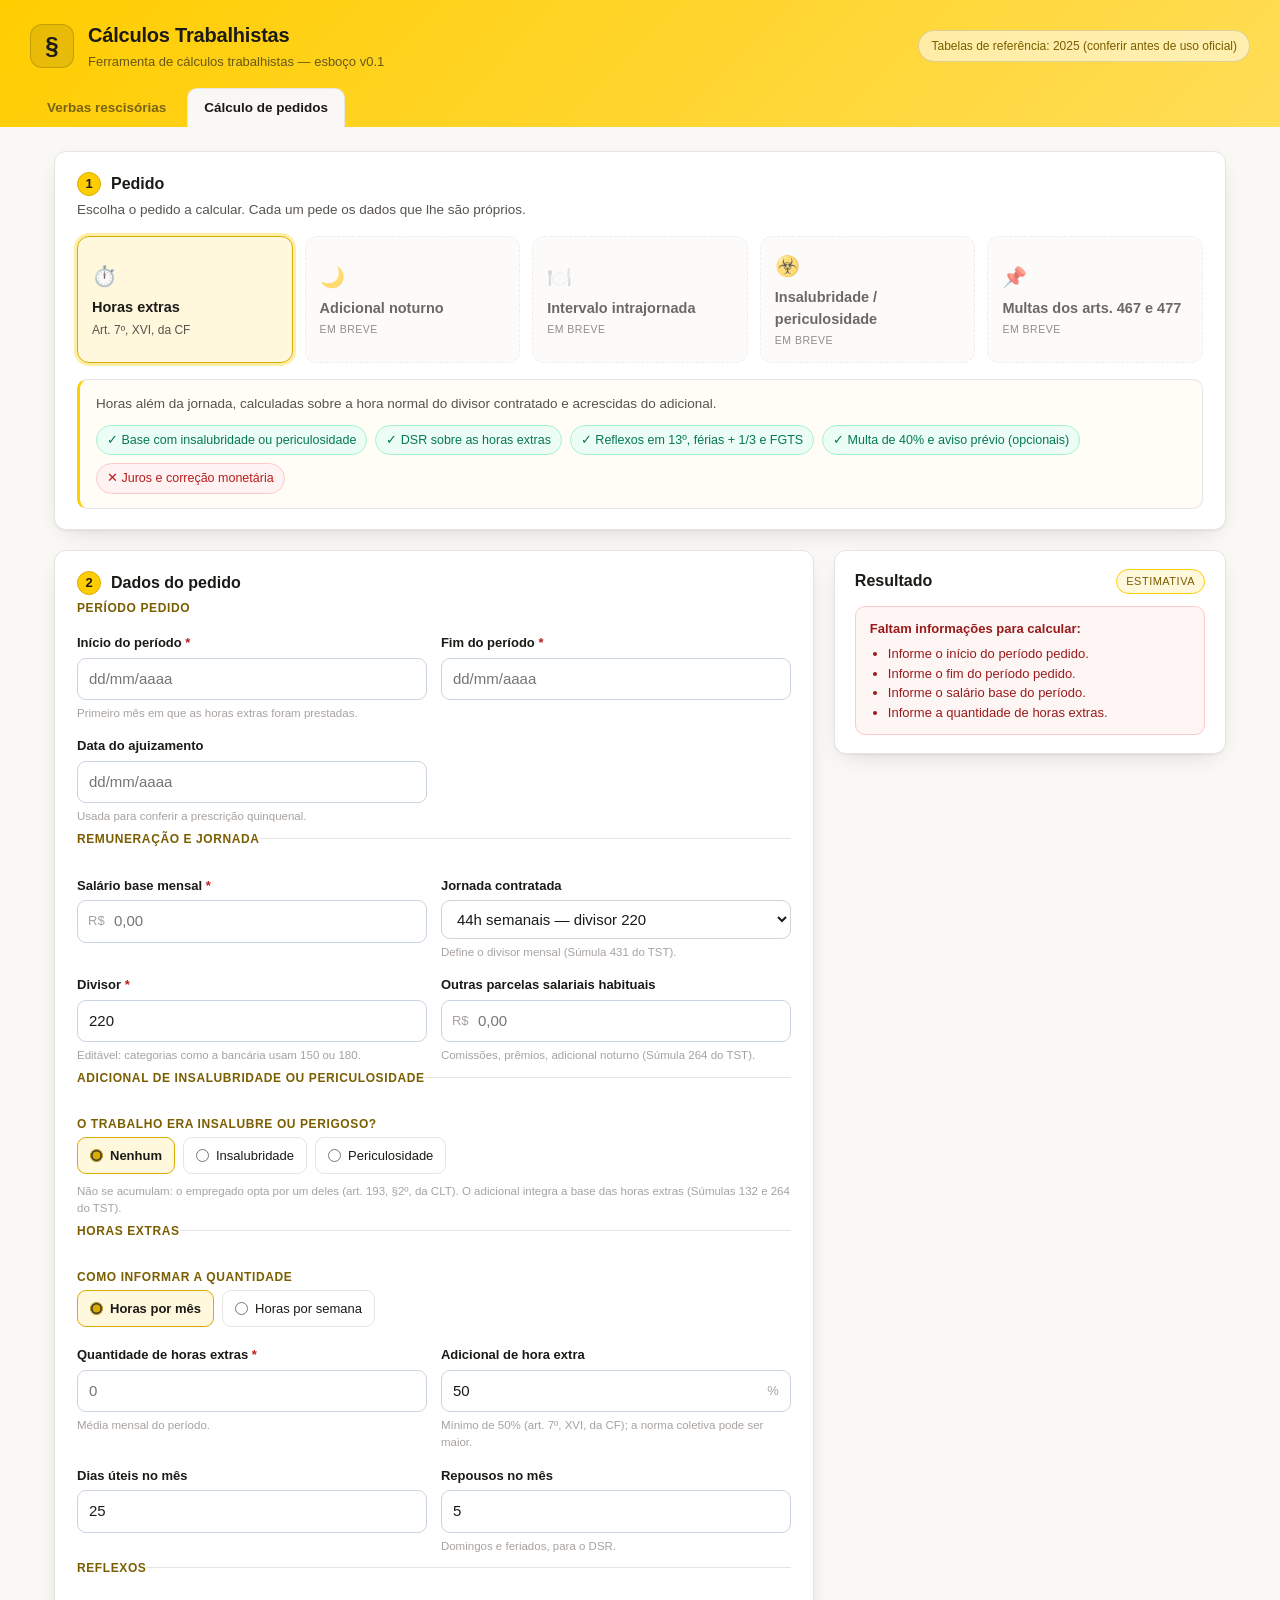
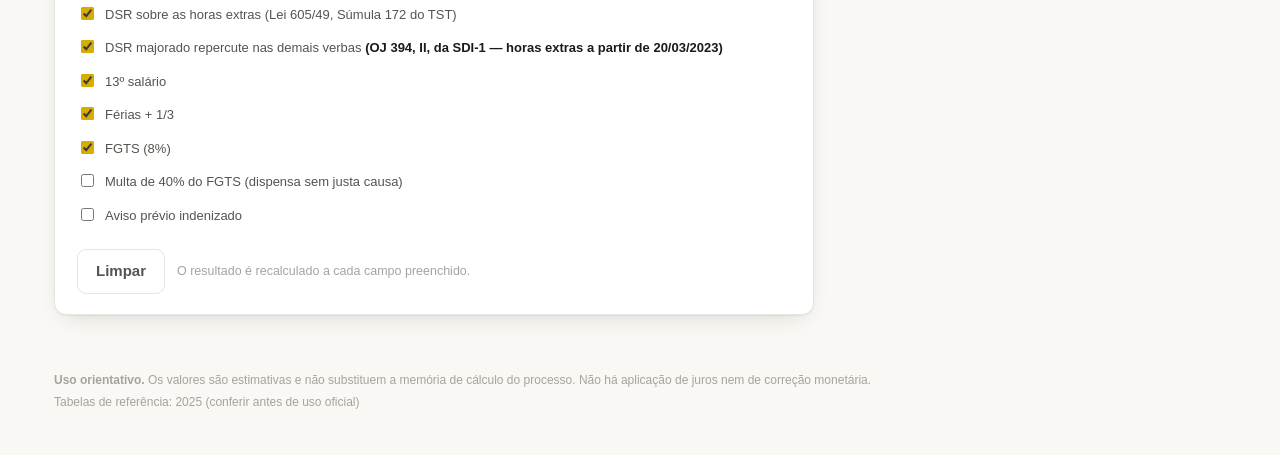
==== pedidos.html @ 006702b4 "Remove o botão de calcular e adota o amarelo #ffcd00 como cor da marca O cálculo já acontecia a cada" ====
<!DOCTYPE html>
<html lang="pt-BR">
<head>
<meta charset="utf-8" />
<meta name="viewport" content="width=device-width, initial-scale=1" />
<title>Cálculo de Pedidos</title>
<link rel="stylesheet" href="assets/estilos.css" />
</head>
<body>
  <header class="topo">
    <div class="topo__conteudo">
      <div class="topo__marca">
        <span class="topo__logo">§</span>
        <div>
          <h1>Cálculos Trabalhistas</h1>
          <p>Ferramenta de cálculos trabalhistas — esboço v0.1</p>
        </div>
      </div>
      <span class="badge" id="badge-vigencia">tabelas</span>
    </div>
    <nav class="abas" aria-label="Módulos">
      <a class="aba" href="index.html">Verbas rescisórias</a>
      <a class="aba aba--ativa" href="pedidos.html" aria-current="page">Cálculo de pedidos</a>
    </nav>
  </header>

  <main class="pagina">
    <section class="etapa">
      <h2><span class="etapa__num">1</span> Pedido</h2>
      <p class="etapa__ajuda">Escolha o pedido a calcular. Cada um pede os dados que lhe são próprios.</p>
      <div class="tipos" id="pedidos"></div>
      <div class="resumo-tipo" id="resumo-pedido" hidden></div>
    </section>

    <div class="colunas">
      <section class="etapa etapa--form">
        <h2><span class="etapa__num">2</span> Dados do pedido</h2>
        <form id="formulario" autocomplete="off">
          <fieldset class="grupo">
            <legend>Período pedido</legend>
            <div class="campos">
              <label class="campo">
                <span class="campo__rotulo">Início do período <b>*</b></span>
                <input type="text" inputmode="numeric" data-campo="data" maxlength="10" placeholder="dd/mm/aaaa" id="dataInicio" />
                <span class="campo__dica">Primeiro mês em que as horas extras foram prestadas.</span>
              </label>
              <label class="campo">
                <span class="campo__rotulo">Fim do período <b>*</b></span>
                <input type="text" inputmode="numeric" data-campo="data" maxlength="10" placeholder="dd/mm/aaaa" id="dataFim" />
              </label>
              <label class="campo">
                <span class="campo__rotulo">Data do ajuizamento</span>
                <input type="text" inputmode="numeric" data-campo="data" maxlength="10" placeholder="dd/mm/aaaa" id="dataAjuizamento" />
                <span class="campo__dica">Usada para conferir a prescrição quinquenal.</span>
              </label>
            </div>
          </fieldset>

          <fieldset class="grupo">
            <legend>Remuneração e jornada</legend>
            <div class="campos">
              <label class="campo">
                <span class="campo__rotulo">Salário base mensal <b>*</b></span>
                <span class="campo__moeda"><i>R$</i><input type="text" inputmode="decimal" data-campo="moeda" data-min="0" id="salarioBase" placeholder="0,00" /></span>
              </label>
              <label class="campo">
                <span class="campo__rotulo">Jornada contratada</span>
                <select id="jornada"></select>
                <span class="campo__dica">Define o divisor mensal (Súmula 431 do TST).</span>
              </label>
              <label class="campo">
                <span class="campo__rotulo">Divisor <b>*</b></span>
                <input type="text" inputmode="numeric" data-campo="inteiro" data-min="1" data-max="999" id="divisor" placeholder="220" value="220" />
                <span class="campo__dica">Editável: categorias como a bancária usam 150 ou 180.</span>
              </label>
              <label class="campo">
                <span class="campo__rotulo">Outras parcelas salariais habituais</span>
                <span class="campo__moeda"><i>R$</i><input type="text" inputmode="decimal" data-campo="moeda" data-min="0" id="outrasParcelas" placeholder="0,00" /></span>
                <span class="campo__dica">Comissões, prêmios, adicional noturno (Súmula 264 do TST).</span>
              </label>
            </div>
          </fieldset>

          <fieldset class="grupo">
            <legend>Adicional de insalubridade ou periculosidade</legend>
            <div class="campos">
              <fieldset class="campo campo--largo opcoes">
                <legend class="campo__rotulo">O trabalho era insalubre ou perigoso?</legend>
                <div class="opcoes__lista">
                  <label class="opcao"><input type="radio" name="risco" value="nenhum" checked /> Nenhum</label>
                  <label class="opcao"><input type="radio" name="risco" value="insalubridade" /> Insalubridade</label>
                  <label class="opcao"><input type="radio" name="risco" value="periculosidade" /> Periculosidade</label>
                </div>
                <span class="campo__dica">Não se acumulam: o empregado opta por um deles (art. 193, §2º, da CLT). O adicional integra a base das horas extras (Súmulas 132 e 264 do TST).</span>
              </fieldset>
            </div>
            <div class="campos" id="campos-insalubridade" hidden>
              <label class="campo">
                <span class="campo__rotulo">Grau</span>
                <select id="grauInsalubridade"></select>
              </label>
              <label class="campo">
                <span class="campo__rotulo">Base de cálculo</span>
                <select id="baseInsalubridade">
                  <option value="salario_minimo">Salário mínimo (art. 192 da CLT)</option>
                  <option value="salario_base">Salário base</option>
                  <option value="valor_informado">Valor informado</option>
                </select>
                <span class="campo__dica">A Súmula 228 do TST está suspensa; a norma coletiva pode fixar base maior.</span>
              </label>
              <label class="campo" id="campo-base-informada" hidden>
                <span class="campo__rotulo">Base informada</span>
                <span class="campo__moeda"><i>R$</i><input type="text" inputmode="decimal" data-campo="moeda" data-min="0" id="baseInsalubridadeValor" placeholder="0,00" /></span>
              </label>
            </div>
            <p class="nota-remuneracao" id="nota-risco" hidden></p>
          </fieldset>

          <fieldset class="grupo">
            <legend>Horas extras</legend>
            <div class="campos">
              <fieldset class="campo campo--largo opcoes">
                <legend class="campo__rotulo">Como informar a quantidade</legend>
                <div class="opcoes__lista">
                  <label class="opcao"><input type="radio" name="modoQuantidade" value="mes" checked /> Horas por mês</label>
                  <label class="opcao"><input type="radio" name="modoQuantidade" value="semana" /> Horas por semana</label>
                </div>
              </fieldset>
              <label class="campo">
                <span class="campo__rotulo">Quantidade de horas extras <b>*</b></span>
                <input type="text" inputmode="decimal" data-campo="decimal" data-min="0" data-max="400" id="quantidadeHoras" placeholder="0" />
                <span class="campo__dica" id="dica-quantidade">Média do período.</span>
              </label>
              <label class="campo">
                <span class="campo__rotulo">Adicional de hora extra</span>
                <span class="campo__moeda campo__moeda--sufixo"><input type="text" inputmode="decimal" data-campo="decimal" data-min="0" data-max="300" id="adicionalHoraExtra" placeholder="50" value="50" /><i>%</i></span>
                <span class="campo__dica">Mínimo de 50% (art. 7º, XVI, da CF); a norma coletiva pode ser maior.</span>
              </label>
              <label class="campo">
                <span class="campo__rotulo">Dias úteis no mês</span>
                <input type="text" inputmode="numeric" data-campo="inteiro" data-min="1" data-max="31" id="diasUteis" placeholder="25" value="25" />
              </label>
              <label class="campo">
                <span class="campo__rotulo">Repousos no mês</span>
                <input type="text" inputmode="numeric" data-campo="inteiro" data-min="0" data-max="15" id="diasRepouso" placeholder="5" value="5" />
                <span class="campo__dica">Domingos e feriados, para o DSR.</span>
              </label>
            </div>
          </fieldset>

          <fieldset class="grupo">
            <legend>Reflexos</legend>
            <div class="campos">
              <label class="campo campo--largo checkbox"><input type="checkbox" id="reflexoDSR" checked /> <span>DSR sobre as horas extras (Lei 605/49, Súmula 172 do TST)</span></label>
              <label class="campo campo--largo checkbox"><input type="checkbox" id="dsrNosReflexos" checked /> <span>DSR majorado repercute nas demais verbas <b>(OJ 394, II, da SDI-1 — horas extras a partir de 20/03/2023)</b></span></label>
              <label class="campo campo--largo checkbox"><input type="checkbox" id="reflexo13" checked /> <span>13º salário</span></label>
              <label class="campo campo--largo checkbox"><input type="checkbox" id="reflexoFerias" checked /> <span>Férias + 1/3</span></label>
              <label class="campo campo--largo checkbox"><input type="checkbox" id="reflexoFGTS" checked /> <span>FGTS (8%)</span></label>
              <label class="campo campo--largo checkbox"><input type="checkbox" id="multaFGTS" /> <span>Multa de 40% do FGTS (dispensa sem justa causa)</span></label>
              <label class="campo campo--largo checkbox"><input type="checkbox" id="reflexoAviso" /> <span>Aviso prévio indenizado</span></label>
              <label class="campo" id="campo-dias-aviso" hidden>
                <span class="campo__rotulo">Dias de aviso prévio</span>
                <input type="text" inputmode="numeric" data-campo="inteiro" data-min="0" data-max="90" id="diasAviso" placeholder="30" value="30" />
              </label>
            </div>
          </fieldset>

          <div class="acoes">
            <button type="reset" class="botao">Limpar</button>
            <span class="acoes__nota">O resultado é recalculado a cada campo preenchido.</span>
          </div>
        </form>
      </section>

      <aside class="painel">
        <div class="painel__topo">
          <h2>Resultado</h2>
          <span class="painel__tag">estimativa</span>
        </div>
        <div id="resultado"></div>
      </aside>
    </div>
  </main>

  <footer class="rodape">
    <p><b>Uso orientativo.</b> Os valores são estimativas e não substituem a memória de cálculo do processo. Não há aplicação de juros nem de correção monetária.</p>
    <p id="rodape-vigencia"></p>
  </footer>

  <script type="module" src="src/app-pedidos.js"></script>
</body>
</html>
---- assets/estilos.css ----
:root {
  /* Amarelo da marca. Sobre branco ele não tem contraste para texto, então
     serve de fundo e de borda, sempre com tinta escura por cima; para texto
     em fundo claro usamos --destaque-texto. */
  --destaque: #ffcd00;
  --destaque-escuro: #d9ad00;
  --destaque-claro: #fff8dd;
  --destaque-texto: #7a5e00;

  --tinta: #1c1a17;
  --tinta-media: #57534e;
  --tinta-fraca: #a8a29e;
  --linha: #e7e5e4;
  --fundo: #faf8f4;
  --papel: #ffffff;
  --verde: #047857;
  --verde-claro: #ecfdf5;
  --vermelho: #b91c1c;
  --raio: 12px;
  --sombra: 0 1px 2px rgba(28, 26, 23, .06), 0 8px 24px -12px rgba(28, 26, 23, .22);
}

* { box-sizing: border-box; }
[hidden] { display: none !important; }

body {
  margin: 0;
  background: var(--fundo);
  color: var(--tinta);
  font-family: -apple-system, BlinkMacSystemFont, "Segoe UI", Roboto, "Helvetica Neue", Arial, sans-serif;
  font-size: 15px;
  line-height: 1.5;
}

/* ------------------------------------------------------------------ topo */
.topo {
  background: linear-gradient(135deg, var(--destaque), #ffdd57);
  color: var(--tinta);
  padding: 20px 24px;
}
.topo__conteudo {
  max-width: 1220px; margin: 0 auto;
  display: flex; align-items: center; justify-content: space-between; gap: 16px;
}
.topo__marca { display: flex; align-items: center; gap: 14px; }
.topo__logo {
  width: 44px; height: 44px; border-radius: 12px;
  background: rgba(28,26,23,.1); border: 1px solid rgba(28,26,23,.18);
  display: grid; place-items: center; font-size: 24px; font-weight: 700;
}
.topo h1 { margin: 0; font-size: 20px; letter-spacing: -.2px; }
.topo p { margin: 2px 0 0; font-size: 13px; color: rgba(28,26,23,.66); }
.abas {
  max-width: 1220px; margin: 16px auto -20px; display: flex; gap: 4px;
}
.aba {
  color: rgba(28,26,23,.6); text-decoration: none; font-size: 13.5px; font-weight: 600;
  padding: 9px 16px; border-radius: 10px 10px 0 0; border: 1px solid transparent; border-bottom: none;
}
.aba:hover { background: rgba(255,255,255,.45); color: var(--tinta); }
.aba--ativa { background: var(--fundo); color: var(--tinta); border-color: var(--linha); }

.badge {
  background: rgba(255,255,255,.55); border: 1px solid rgba(28,26,23,.14);
  color: var(--destaque-texto); padding: 6px 12px; border-radius: 999px; font-size: 12px; white-space: nowrap;
}

/* ---------------------------------------------------------------- página */
.pagina { max-width: 1220px; margin: 0 auto; padding: 24px; }

.etapa {
  background: var(--papel); border: 1px solid var(--linha); border-radius: var(--raio);
  box-shadow: var(--sombra); padding: 20px 22px; margin-bottom: 20px;
}
.etapa h2 { margin: 0 0 4px; font-size: 16px; display: flex; align-items: center; gap: 10px; }
.etapa__num {
  width: 24px; height: 24px; border-radius: 50%; background: var(--destaque); color: var(--tinta);
  border: 1px solid var(--destaque-escuro);
  display: grid; place-items: center; font-size: 13px;
}
.etapa__ajuda { margin: 0 0 16px; color: var(--tinta-media); font-size: 13.5px; }

/* --------------------------------------------------------- cards de tipo */
.tipos-grupos { display: flex; flex-direction: column; gap: 18px; }
.grupo-tipos__titulo {
  margin: 0 0 8px; font-size: 11.5px; font-weight: 700; text-transform: uppercase;
  letter-spacing: .6px; color: var(--tinta-fraca);
}
.grupo-tipos__ajuda { text-transform: none; letter-spacing: 0; font-weight: 400; }
.tipos { display: grid; grid-template-columns: repeat(auto-fit, minmax(210px, 1fr)); gap: 12px; }
.tipo {
  text-align: left; cursor: pointer; background: var(--papel);
  border: 1.5px solid var(--linha); border-radius: var(--raio); padding: 14px;
  font: inherit; color: inherit; transition: .15s;
}
.tipo:hover { border-color: var(--destaque); background: #fffdf4; }
.tipo[aria-checked="true"] { border-color: var(--destaque-escuro); background: var(--destaque-claro); box-shadow: 0 0 0 3px rgba(255,205,0,.35); }
.tipo:disabled { cursor: default; }
.tipo--breve { background: #fbfaf8; border-style: dashed; opacity: .65; }
.tipo--breve:hover { border-color: var(--linha); background: #fbfaf8; }
.tipo--breve .tipo__tag { text-transform: uppercase; letter-spacing: .5px; font-size: 10.5px; }
.tipo__icone { font-size: 20px; }
.tipo__nome { display: block; font-weight: 650; margin: 6px 0 2px; font-size: 14.5px; }
.tipo__tag { display: block; font-size: 12px; color: var(--tinta-media); }

.resumo-tipo {
  margin-top: 16px; border: 1px solid var(--linha); border-left: 3px solid var(--destaque);
  background: #fffdf6; border-radius: 10px; padding: 14px 16px;
}
.resumo-tipo p { margin: 0 0 10px; font-size: 13.5px; color: var(--tinta-media); }
.verbas { display: flex; flex-wrap: wrap; gap: 8px; }
.verba {
  font-size: 12.5px; padding: 5px 10px; border-radius: 999px;
  background: var(--verde-claro); color: var(--verde); border: 1px solid #a7f3d0;
}
.verba--nao { background: #fef2f2; color: var(--vermelho); border-color: #fecaca; text-decoration: none; }
.verba small { opacity: .8; }

/* --------------------------------------------------------------- colunas */
.colunas { display: grid; grid-template-columns: minmax(0, 1.55fr) minmax(330px, .8fr); gap: 20px; align-items: start; }

/* ------------------------------------------------------------ formulário */
.grupo { border: none; border-top: 1px solid var(--linha); padding: 16px 0 4px; margin: 0; }
.grupo:first-of-type { border-top: none; padding-top: 4px; }
.grupo legend {
  font-size: 12px; font-weight: 700; text-transform: uppercase; letter-spacing: .6px;
  color: var(--destaque-texto); padding: 0;
}
.campos { display: grid; grid-template-columns: repeat(2, minmax(0, 1fr)); gap: 14px; margin-top: 12px; }
.campo { display: flex; flex-direction: column; gap: 5px; min-width: 0; }
.campo--largo { grid-column: 1 / -1; }
.campo__rotulo { font-size: 13px; font-weight: 600; color: var(--tinta); }
.campo__rotulo b { color: var(--vermelho); }
.campo__dica { font-size: 11.5px; color: var(--tinta-fraca); }
.campo input {
  font: inherit; padding: 9px 11px; border: 1px solid #cbd5e1; border-radius: 9px;
  background: #fff; color: var(--tinta); width: 100%;
}
.campo select {
  font: inherit; padding: 9px 11px; border: 1px solid #d6d3d1; border-radius: 9px;
  background: #fff; color: var(--tinta); width: 100%;
}
.campo select:focus, .campo input:focus { outline: none; border-color: var(--destaque-escuro); box-shadow: 0 0 0 3px rgba(255,205,0,.35); }
.campo--erro input { border-color: #dc2626; background: #fff7f7; }
.campo--erro input:focus { box-shadow: 0 0 0 3px rgba(220,38,38,.14); border-color: #dc2626; }
.campo__erro { font-size: 11.5px; color: var(--vermelho); font-weight: 600; }

.campo__moeda { position: relative; display: block; }
.campo__moeda i {
  position: absolute; left: 11px; top: 50%; transform: translateY(-50%);
  font-style: normal; font-size: 13px; color: var(--tinta-fraca);
}
.campo__moeda input { padding-left: 36px; }
.campo__moeda--sufixo i { left: auto; right: 12px; }
.campo__moeda--sufixo input { padding-left: 11px; padding-right: 32px; }

.opcoes { border: none; padding: 0; margin: 0; }
.opcoes__lista { display: flex; flex-wrap: wrap; gap: 8px; margin: 4px 0; }
.opcao {
  display: flex; align-items: center; gap: 7px; font-size: 13px; white-space: nowrap;
  border: 1.5px solid var(--linha); border-radius: 9px; padding: 8px 12px; cursor: pointer; background: #fff;
}
.opcao:has(input:checked) { border-color: var(--destaque-escuro); background: var(--destaque-claro); color: var(--tinta); font-weight: 600; }
.opcao input { accent-color: var(--destaque-escuro); margin: 0; }

.checkbox { flex-direction: row; align-items: flex-start; gap: 8px; font-size: 13px; color: var(--tinta-media); cursor: pointer; }
.checkbox input { width: auto; margin-top: 2px; accent-color: var(--destaque-escuro); }
.checkbox b { color: var(--tinta); }

.nota-remuneracao {
  margin: 12px 0 0; font-size: 13px; color: var(--tinta-media);
  background: var(--destaque-claro); border-radius: 9px; padding: 8px 12px; display: inline-block;
}
.nota-remuneracao b { color: var(--destaque-texto); }

.acoes { display: flex; gap: 12px; margin-top: 20px; align-items: center; flex-wrap: wrap; }
.acoes__nota { font-size: 12.5px; color: var(--tinta-fraca); }
.botao {
  font: inherit; font-weight: 600; padding: 10px 18px; border-radius: 9px;
  border: 1px solid var(--linha); background: #fff; color: var(--tinta-media); cursor: pointer;
}
.botao--primario { background: var(--destaque); border-color: var(--destaque-escuro); color: var(--tinta); }
.botao--primario:hover { background: var(--destaque-escuro); }

/* ---------------------------------------------------------------- painel */
.painel {
  background: var(--papel); border: 1px solid var(--linha); border-radius: var(--raio);
  box-shadow: var(--sombra); padding: 18px 20px; position: sticky; top: 20px;
}
.painel__topo { display: flex; align-items: center; justify-content: space-between; margin-bottom: 4px; }
.painel__topo h2 { margin: 0; font-size: 16px; }
.painel__tag {
  font-size: 11px; text-transform: uppercase; letter-spacing: .5px;
  background: var(--destaque-claro); color: var(--destaque-texto); border: 1px solid var(--destaque);
  padding: 3px 9px; border-radius: 999px;
}
.alerta {
  background: #fffdf4; border: 1px solid var(--linha); border-left: 3px solid var(--destaque-escuro);
  color: var(--tinta-media); border-radius: 10px; padding: 10px 12px; font-size: 12.5px; margin-top: 12px;
}

.aviso-erro {
  background: #fef5f5; border: 1px solid #fecaca; color: #991b1b;
  border-radius: 10px; padding: 12px 14px; font-size: 13px; margin-top: 12px;
}
.aviso-erro ul { margin: 6px 0 0; padding-left: 18px; }

.contexto { display: grid; grid-template-columns: 1fr 1fr; gap: 8px; margin: 14px 0; }
.contexto div { background: #faf9f7; border: 1px solid var(--linha); border-radius: 9px; padding: 8px 10px; }
.contexto dt { font-size: 11px; color: var(--tinta-fraca); text-transform: uppercase; letter-spacing: .4px; }
.contexto dd { margin: 2px 0 0; font-size: 13px; font-weight: 600; }

.bloco-titulo {
  font-size: 11.5px; font-weight: 700; text-transform: uppercase; letter-spacing: .6px;
  color: var(--tinta-fraca); margin: 16px 0 6px;
}
.linhas { width: 100%; border-collapse: collapse; }
.linhas td { padding: 6px 0; border-bottom: 1px dashed var(--linha); font-size: 13.5px; vertical-align: top; }
.linhas td:last-child { text-align: right; white-space: nowrap; font-variant-numeric: tabular-nums; font-weight: 600; }
.linhas small { display: block; color: var(--tinta-fraca); font-size: 11.5px; font-weight: 400; }
.linhas .neg td:last-child { color: var(--vermelho); }
.linhas tr.total td { border-bottom: none; padding-top: 10px; font-weight: 700; }

.liquido {
  margin-top: 14px; background: var(--destaque-claro); border: 1px solid var(--destaque);
  border-radius: 10px; padding: 12px 14px; display: flex; align-items: baseline; justify-content: space-between;
}
.liquido span { font-size: 12.5px; color: var(--destaque-texto); font-weight: 600; text-transform: uppercase; letter-spacing: .4px; }
.liquido b { font-size: 22px; color: var(--tinta); font-variant-numeric: tabular-nums; }

.fgts-card { margin-top: 14px; border: 1px solid var(--linha); border-radius: 10px; padding: 12px 14px; background: #faf9f7; }
.fgts-card h3 { margin: 0 0 8px; font-size: 13px; }
.fgts-card .linhas td { border-bottom: 1px dashed #ebe8e4; }
.fgts-card p { margin: 8px 0 0; font-size: 11.5px; color: var(--tinta-fraca); }
.fgts-card__nota { font-size: 12.5px !important; color: var(--tinta-media) !important; margin-top: 0 !important; }

.vazio { color: var(--tinta-fraca); font-size: 13.5px; margin-top: 14px; }
.observacao { margin: 10px 0 0; font-size: 11.5px; color: var(--tinta-fraca); }

/* --------------------------------------------------------------- rodapé */
.rodape { max-width: 1220px; margin: 0 auto; padding: 8px 24px 40px; color: var(--tinta-fraca); font-size: 12px; }
.rodape p { margin: 4px 0; }

@media (max-width: 1080px) {
  .colunas { grid-template-columns: 1fr; }
  .tipos { grid-template-columns: repeat(2, 1fr); }
  .painel { position: static; }
}
@media (max-width: 620px) {
  .tipos, .campos, .contexto { grid-template-columns: 1fr; }
}
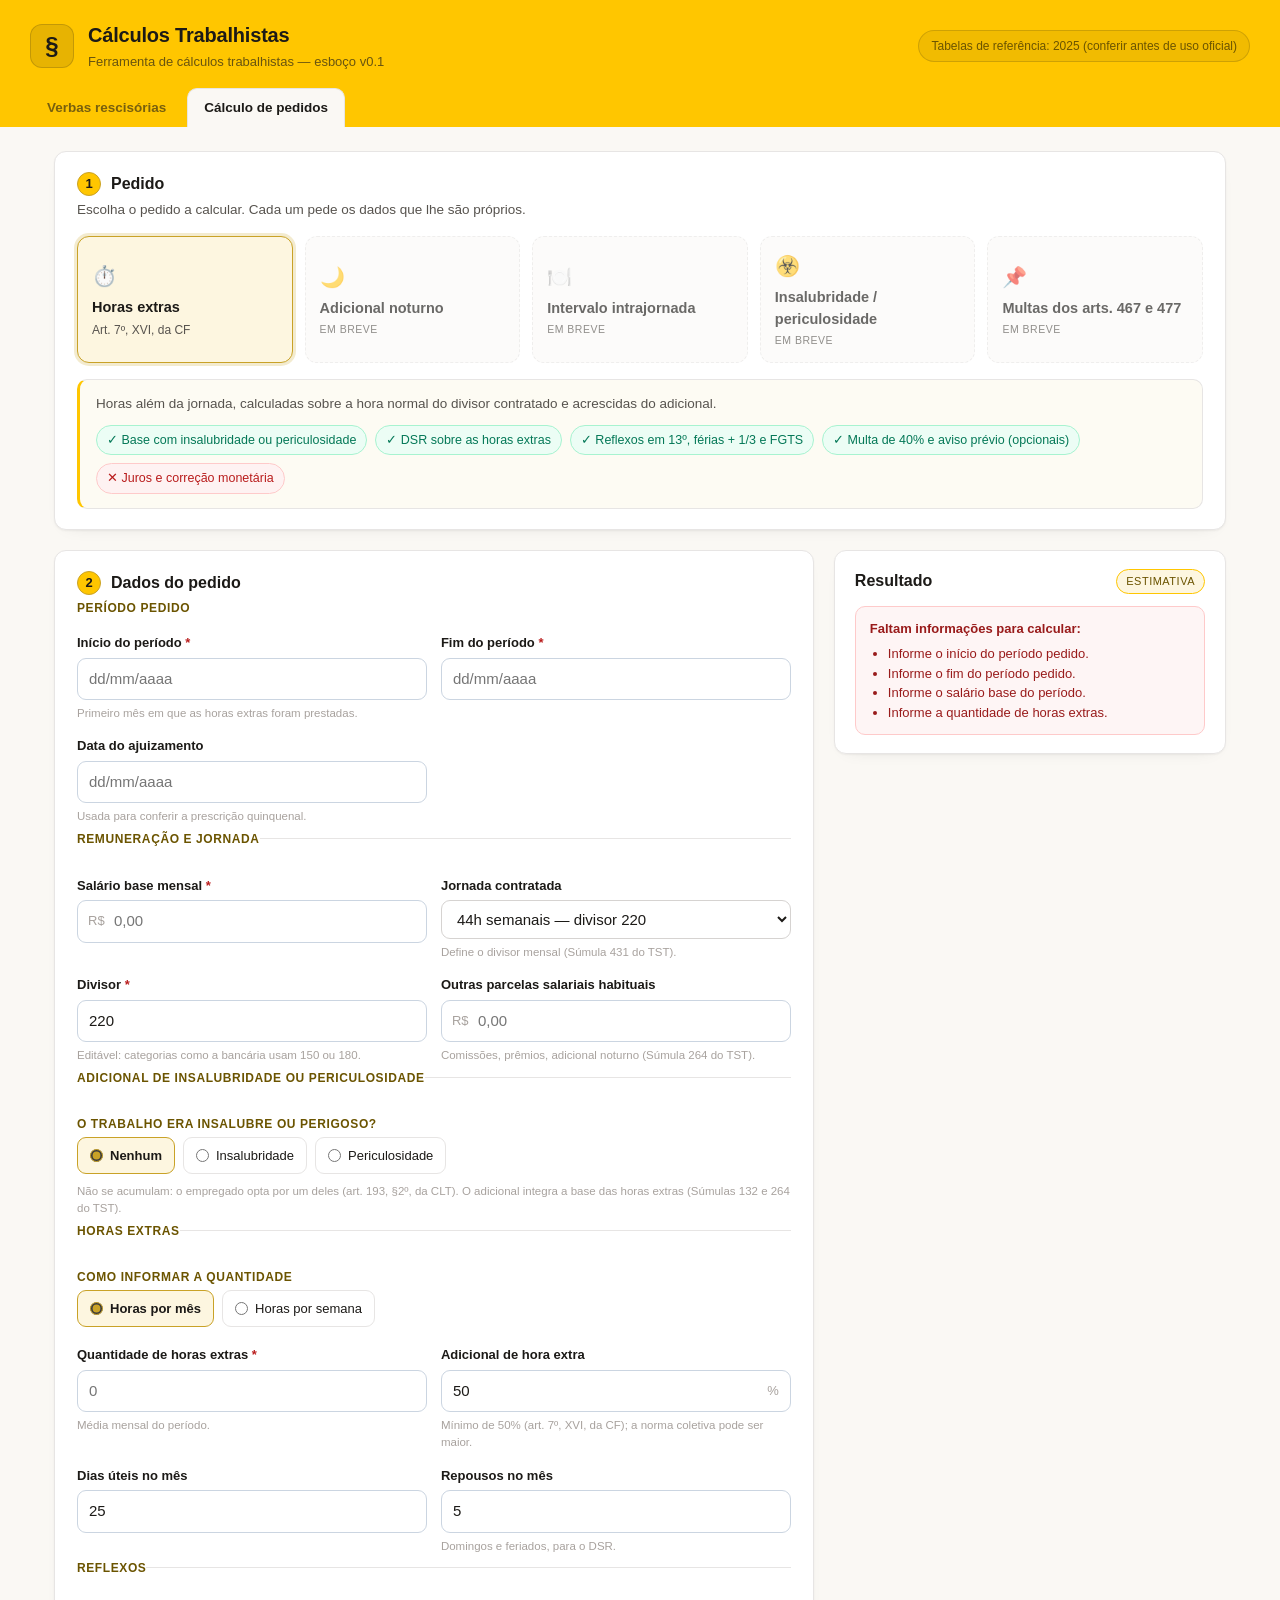
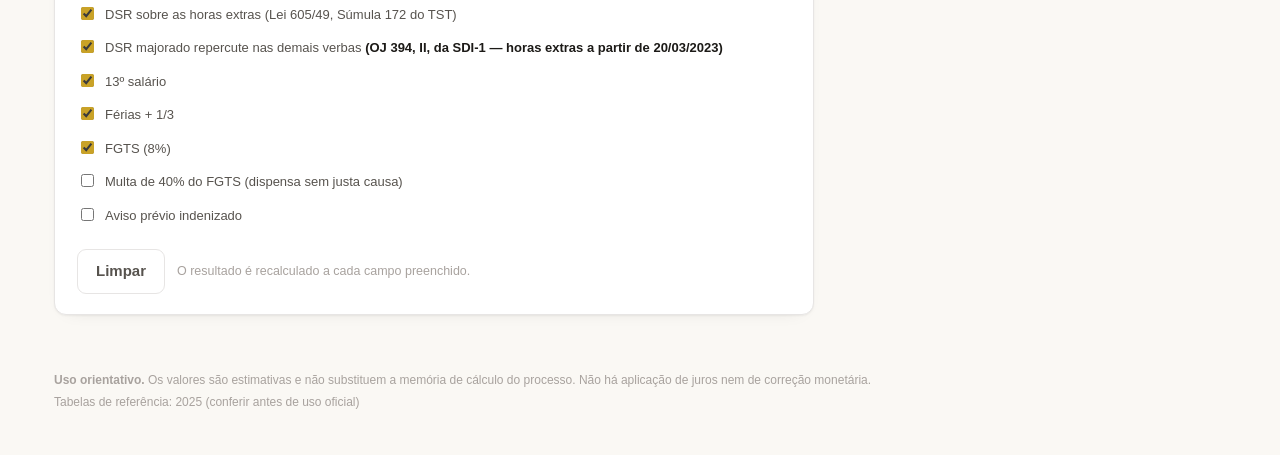
==== commit 18135681: "Avisa quando a página está rodando JavaScript antigo de cache Os grupos de marcação (tipos de rescis" ====
--- a/pedidos.html
+++ b/pedidos.html
@@ -28,7 +28,7 @@
     <section class="etapa">
       <h2><span class="etapa__num">1</span> Pedido</h2>
       <p class="etapa__ajuda">Escolha o pedido a calcular. Cada um pede os dados que lhe são próprios.</p>
-      <div class="tipos" id="pedidos"></div>
+      <div class="tipos" id="pedidos" data-dinamico></div>
       <div class="resumo-tipo" id="resumo-pedido" hidden></div>
     </section>
 
@@ -188,5 +188,20 @@
   </footer>
 
   <script type="module" src="src/app-pedidos.js"></script>
+  <script>
+    /* Os grupos de marcação são montados pelo módulo. Se algum ficar vazio, o
+       navegador está servindo um JavaScript antigo de cache: avisa, em vez de
+       deixar a seção sumir sem explicação. */
+    addEventListener('load', () => setTimeout(() => {
+      const vazios = [...document.querySelectorAll('[data-dinamico]')].filter((el) => !el.children.length);
+      if (!vazios.length) return;
+      const aviso = document.createElement('p');
+      aviso.className = 'aviso-cache';
+      aviso.innerHTML = 'Esta página carregou uma versão antiga guardada em cache. '
+        + 'Recarregue com <b>Ctrl+Shift+R</b> (ou <b>Cmd+Shift+R</b> no Mac).';
+      document.querySelector('.pagina').prepend(aviso);
+    }, 700));
+  </script>
+
 </body>
 </html>
--- a/assets/estilos.css
+++ b/assets/estilos.css
@@ -2,10 +2,10 @@
   /* Amarelo da marca. Sobre branco ele não tem contraste para texto, então
      serve de fundo e de borda, sempre com tinta escura por cima; para texto
      em fundo claro usamos --destaque-texto. */
-  --destaque: #ffcd00;
-  --destaque-escuro: #d9ad00;
-  --destaque-claro: #fff8dd;
-  --destaque-texto: #7a5e00;
+  --destaque: #ffc600;
+  --destaque-escuro: #c9a227;   /* dourado acinzentado, para bordas */
+  --destaque-claro: #fdf6e0;    /* creme fosco, para fundos */
+  --destaque-texto: #6b5400;
 
   --tinta: #1c1a17;
   --tinta-media: #57534e;
@@ -17,7 +17,7 @@
   --verde-claro: #ecfdf5;
   --vermelho: #b91c1c;
   --raio: 12px;
-  --sombra: 0 1px 2px rgba(28, 26, 23, .06), 0 8px 24px -12px rgba(28, 26, 23, .22);
+  --sombra: 0 1px 2px rgba(28, 26, 23, .05), 0 6px 18px -14px rgba(28, 26, 23, .18);
 }
 
 * { box-sizing: border-box; }
@@ -34,7 +34,7 @@
 
 /* ------------------------------------------------------------------ topo */
 .topo {
-  background: linear-gradient(135deg, var(--destaque), #ffdd57);
+  background: var(--destaque);
   color: var(--tinta);
   padding: 20px 24px;
 }
@@ -57,16 +57,21 @@
   color: rgba(28,26,23,.6); text-decoration: none; font-size: 13.5px; font-weight: 600;
   padding: 9px 16px; border-radius: 10px 10px 0 0; border: 1px solid transparent; border-bottom: none;
 }
-.aba:hover { background: rgba(255,255,255,.45); color: var(--tinta); }
+.aba:hover { background: rgba(28,26,23,.07); color: var(--tinta); }
 .aba--ativa { background: var(--fundo); color: var(--tinta); border-color: var(--linha); }
 
 .badge {
-  background: rgba(255,255,255,.55); border: 1px solid rgba(28,26,23,.14);
+  background: rgba(28,26,23,.06); border: 1px solid rgba(28,26,23,.16);
   color: var(--destaque-texto); padding: 6px 12px; border-radius: 999px; font-size: 12px; white-space: nowrap;
 }
 
 /* ---------------------------------------------------------------- página */
 .pagina { max-width: 1220px; margin: 0 auto; padding: 24px; }
+
+.aviso-cache {
+  background: #fef5f5; border: 1px solid #fecaca; color: #991b1b;
+  border-radius: var(--raio); padding: 12px 16px; margin: 0 0 20px; font-size: 13.5px;
+}
 
 .etapa {
   background: var(--papel); border: 1px solid var(--linha); border-radius: var(--raio);
@@ -93,8 +98,8 @@
   border: 1.5px solid var(--linha); border-radius: var(--raio); padding: 14px;
   font: inherit; color: inherit; transition: .15s;
 }
-.tipo:hover { border-color: var(--destaque); background: #fffdf4; }
-.tipo[aria-checked="true"] { border-color: var(--destaque-escuro); background: var(--destaque-claro); box-shadow: 0 0 0 3px rgba(255,205,0,.35); }
+.tipo:hover { border-color: var(--destaque-escuro); background: #fdfbf5; }
+.tipo[aria-checked="true"] { border-color: var(--destaque-escuro); background: var(--destaque-claro); box-shadow: 0 0 0 3px rgba(201,162,39,.22); }
 .tipo:disabled { cursor: default; }
 .tipo--breve { background: #fbfaf8; border-style: dashed; opacity: .65; }
 .tipo--breve:hover { border-color: var(--linha); background: #fbfaf8; }
@@ -105,7 +110,7 @@
 
 .resumo-tipo {
   margin-top: 16px; border: 1px solid var(--linha); border-left: 3px solid var(--destaque);
-  background: #fffdf6; border-radius: 10px; padding: 14px 16px;
+  background: #fdfbf3; border-radius: 10px; padding: 14px 16px;
 }
 .resumo-tipo p { margin: 0 0 10px; font-size: 13.5px; color: var(--tinta-media); }
 .verbas { display: flex; flex-wrap: wrap; gap: 8px; }
@@ -140,7 +145,7 @@
   font: inherit; padding: 9px 11px; border: 1px solid #d6d3d1; border-radius: 9px;
   background: #fff; color: var(--tinta); width: 100%;
 }
-.campo select:focus, .campo input:focus { outline: none; border-color: var(--destaque-escuro); box-shadow: 0 0 0 3px rgba(255,205,0,.35); }
+.campo select:focus, .campo input:focus { outline: none; border-color: var(--destaque-escuro); box-shadow: 0 0 0 3px rgba(201,162,39,.22); }
 .campo--erro input { border-color: #dc2626; background: #fff7f7; }
 .campo--erro input:focus { box-shadow: 0 0 0 3px rgba(220,38,38,.14); border-color: #dc2626; }
 .campo__erro { font-size: 11.5px; color: var(--vermelho); font-weight: 600; }
@@ -195,7 +200,7 @@
   padding: 3px 9px; border-radius: 999px;
 }
 .alerta {
-  background: #fffdf4; border: 1px solid var(--linha); border-left: 3px solid var(--destaque-escuro);
+  background: #fdfbf3; border: 1px solid var(--linha); border-left: 3px solid var(--destaque-escuro);
   color: var(--tinta-media); border-radius: 10px; padding: 10px 12px; font-size: 12.5px; margin-top: 12px;
 }
 
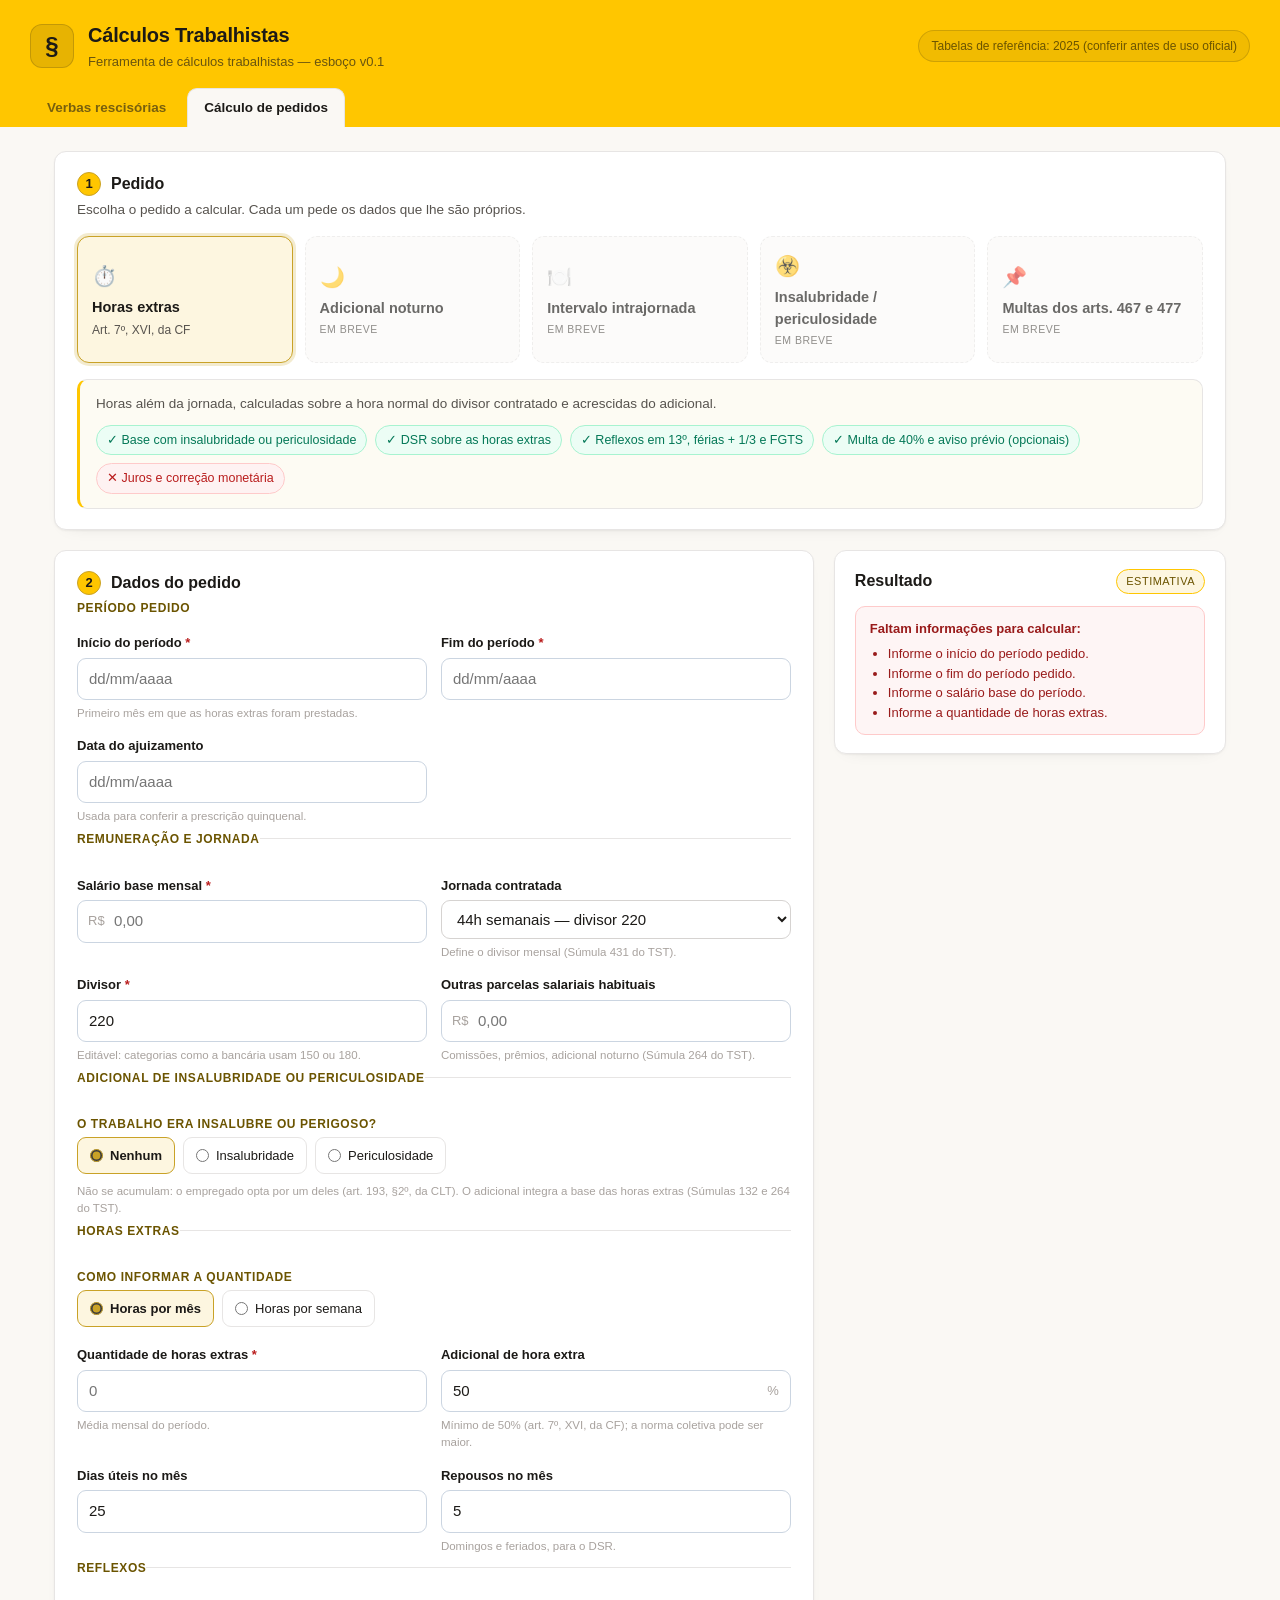
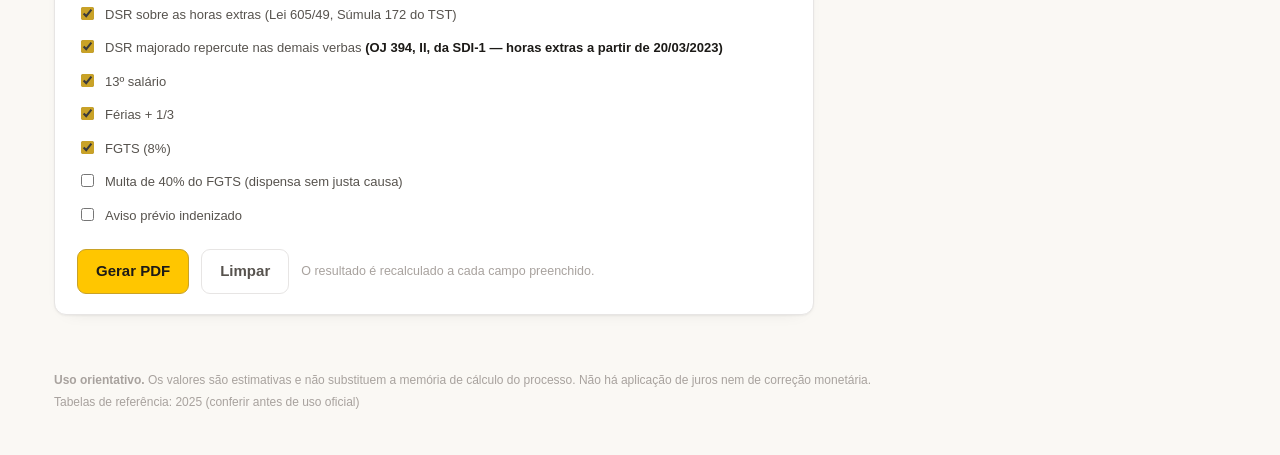
==== commit 4966bbb6: "Gera PDF da memória de cálculo pela impressão do navegador Botão "Gerar PDF" nas duas abas. Em vez d" ====
--- a/pedidos.html
+++ b/pedidos.html
@@ -166,6 +166,7 @@
           </fieldset>
 
           <div class="acoes">
+            <button type="button" class="botao botao--primario" id="gerar-pdf">Gerar PDF</button>
             <button type="reset" class="botao">Limpar</button>
             <span class="acoes__nota">O resultado é recalculado a cada campo preenchido.</span>
           </div>
@@ -181,6 +182,8 @@
       </aside>
     </div>
   </main>
+
+  <section id="memoria" class="memoria" aria-hidden="true"></section>
 
   <footer class="rodape">
     <p><b>Uso orientativo.</b> Os valores são estimativas e não substituem a memória de cálculo do processo. Não há aplicação de juros nem de correção monetária.</p>
--- a/assets/estilos.css
+++ b/assets/estilos.css
@@ -254,3 +254,36 @@
 @media (max-width: 620px) {
   .tipos, .campos, .contexto { grid-template-columns: 1fr; }
 }
+
+/* ------------------------------------------------- memória de cálculo ---- */
+/* Bloco montado só para a impressão: invisível na tela, único visível no papel. */
+.memoria { display: none; }
+.memoria__topo { border-bottom: 2px solid var(--tinta); padding-bottom: 8px; margin-bottom: 16px; }
+.memoria__topo h1 { margin: 0; font-size: 18px; }
+.memoria__topo p { margin: 2px 0 0; font-size: 13px; }
+.memoria__data { color: var(--tinta-media); }
+.memoria h2 {
+  font-size: 12px; text-transform: uppercase; letter-spacing: .6px;
+  margin: 18px 0 6px; padding-bottom: 4px; border-bottom: 1px solid var(--linha);
+}
+.memoria__dados { width: 100%; border-collapse: collapse; }
+.memoria__dados td { padding: 4px 0; font-size: 12.5px; border-bottom: 1px dotted var(--linha); }
+.memoria__dados td:last-child { text-align: right; font-weight: 600; }
+.memoria__rodape { margin-top: 18px; padding-top: 8px; border-top: 1px solid var(--linha); font-size: 11px; color: var(--tinta-media); }
+
+@media print {
+  @page { margin: 14mm; }
+  body { background: #fff; font-size: 12px; }
+  .topo, .abas, .pagina, .rodape, .aviso-cache { display: none !important; }
+  .memoria { display: block; }
+  .memoria .contexto { display: grid; grid-template-columns: repeat(3, 1fr); gap: 6px; }
+  .memoria .contexto div { border: 1px solid var(--linha); background: none; }
+  .memoria .liquido { border: 2px solid var(--tinta); background: none; }
+  .memoria .liquido b, .memoria .liquido span { color: var(--tinta); }
+  .memoria .alerta, .memoria .fgts-card { background: none; }
+  .memoria .bloco-titulo { color: var(--tinta); }
+  /* Cinza claro some no papel. */
+  .memoria .contexto dt, .memoria .linhas small, .memoria .fgts-card p { color: var(--tinta-media); }
+  .memoria table, .memoria .fgts-card, .memoria .liquido { break-inside: avoid; }
+  .memoria section { break-inside: avoid-page; }
+}
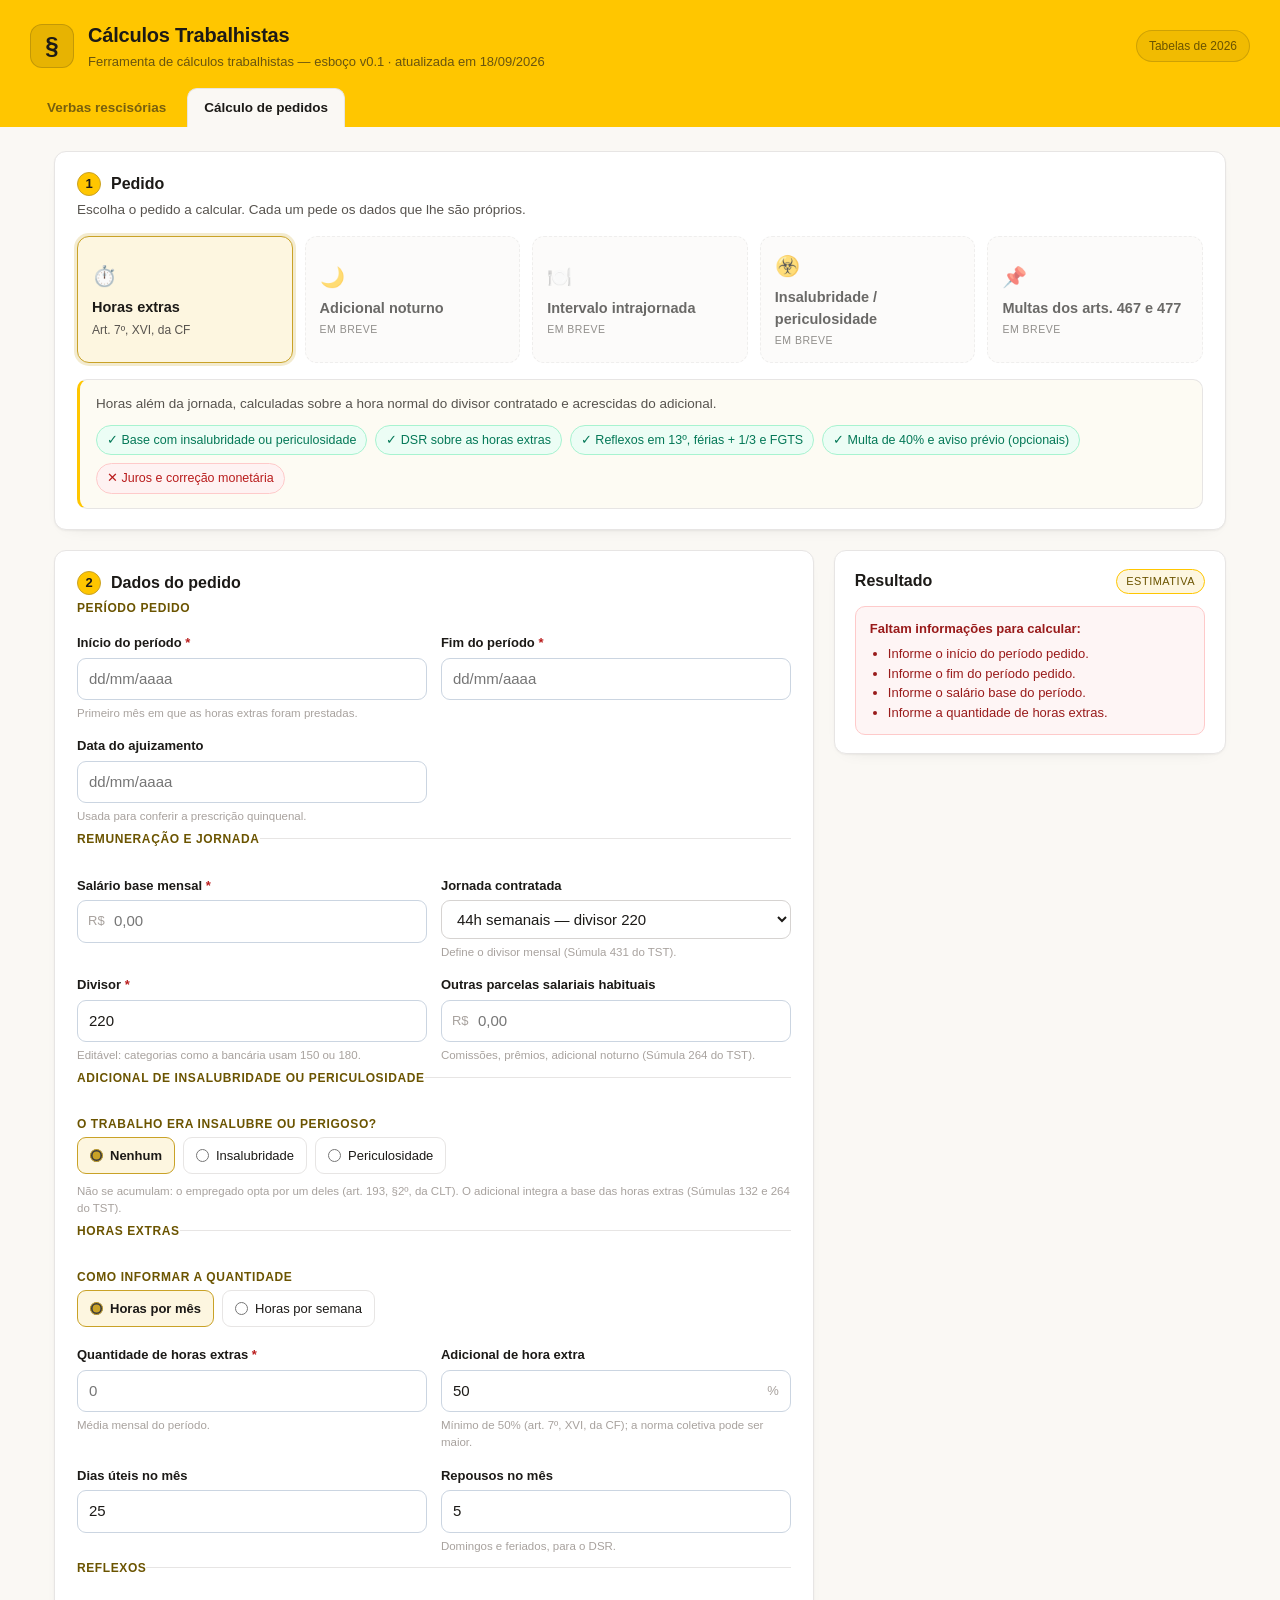
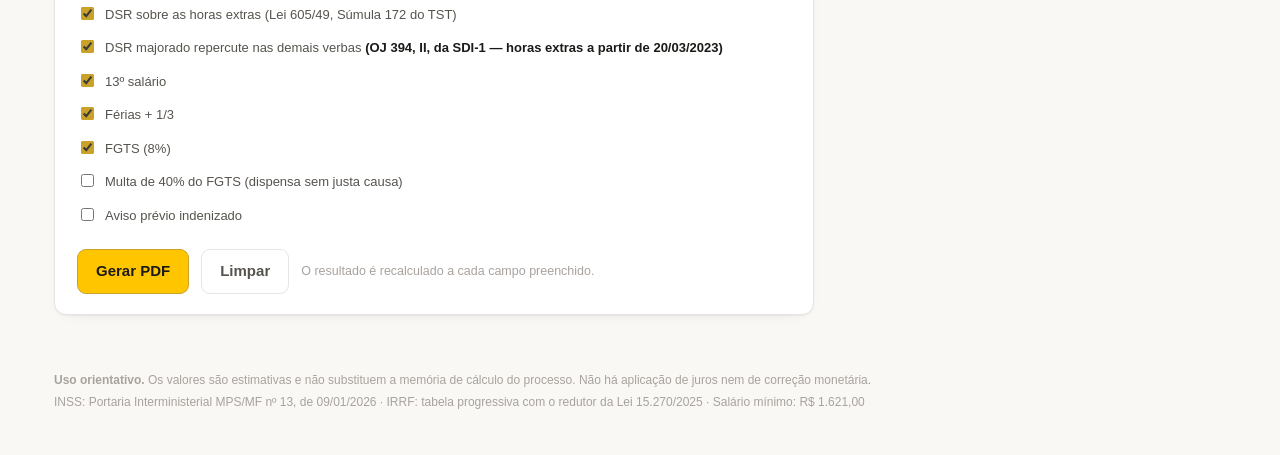
==== commit 654d49d3: "Carimba a versão na tela para separar código velho de cálculo errado Hard refresh que não muda nada " ====
--- a/pedidos.html
+++ b/pedidos.html
@@ -13,7 +13,7 @@
         <span class="topo__logo">§</span>
         <div>
           <h1>Cálculos Trabalhistas</h1>
-          <p>Ferramenta de cálculos trabalhistas — esboço v0.1</p>
+          <p id="versao">Ferramenta de cálculos trabalhistas</p>
         </div>
       </div>
       <span class="badge" id="badge-vigencia">tabelas</span>
--- a/assets/estilos.css
+++ b/assets/estilos.css
@@ -269,6 +269,7 @@
 .memoria__dados { width: 100%; border-collapse: collapse; }
 .memoria__dados td { padding: 4px 0; font-size: 12.5px; border-bottom: 1px dotted var(--linha); }
 .memoria__dados td:last-child { text-align: right; font-weight: 600; }
+.memoria__rodape p { margin: 0 0 4px; }
 .memoria__rodape { margin-top: 18px; padding-top: 8px; border-top: 1px solid var(--linha); font-size: 11px; color: var(--tinta-media); }
 
 @media print {
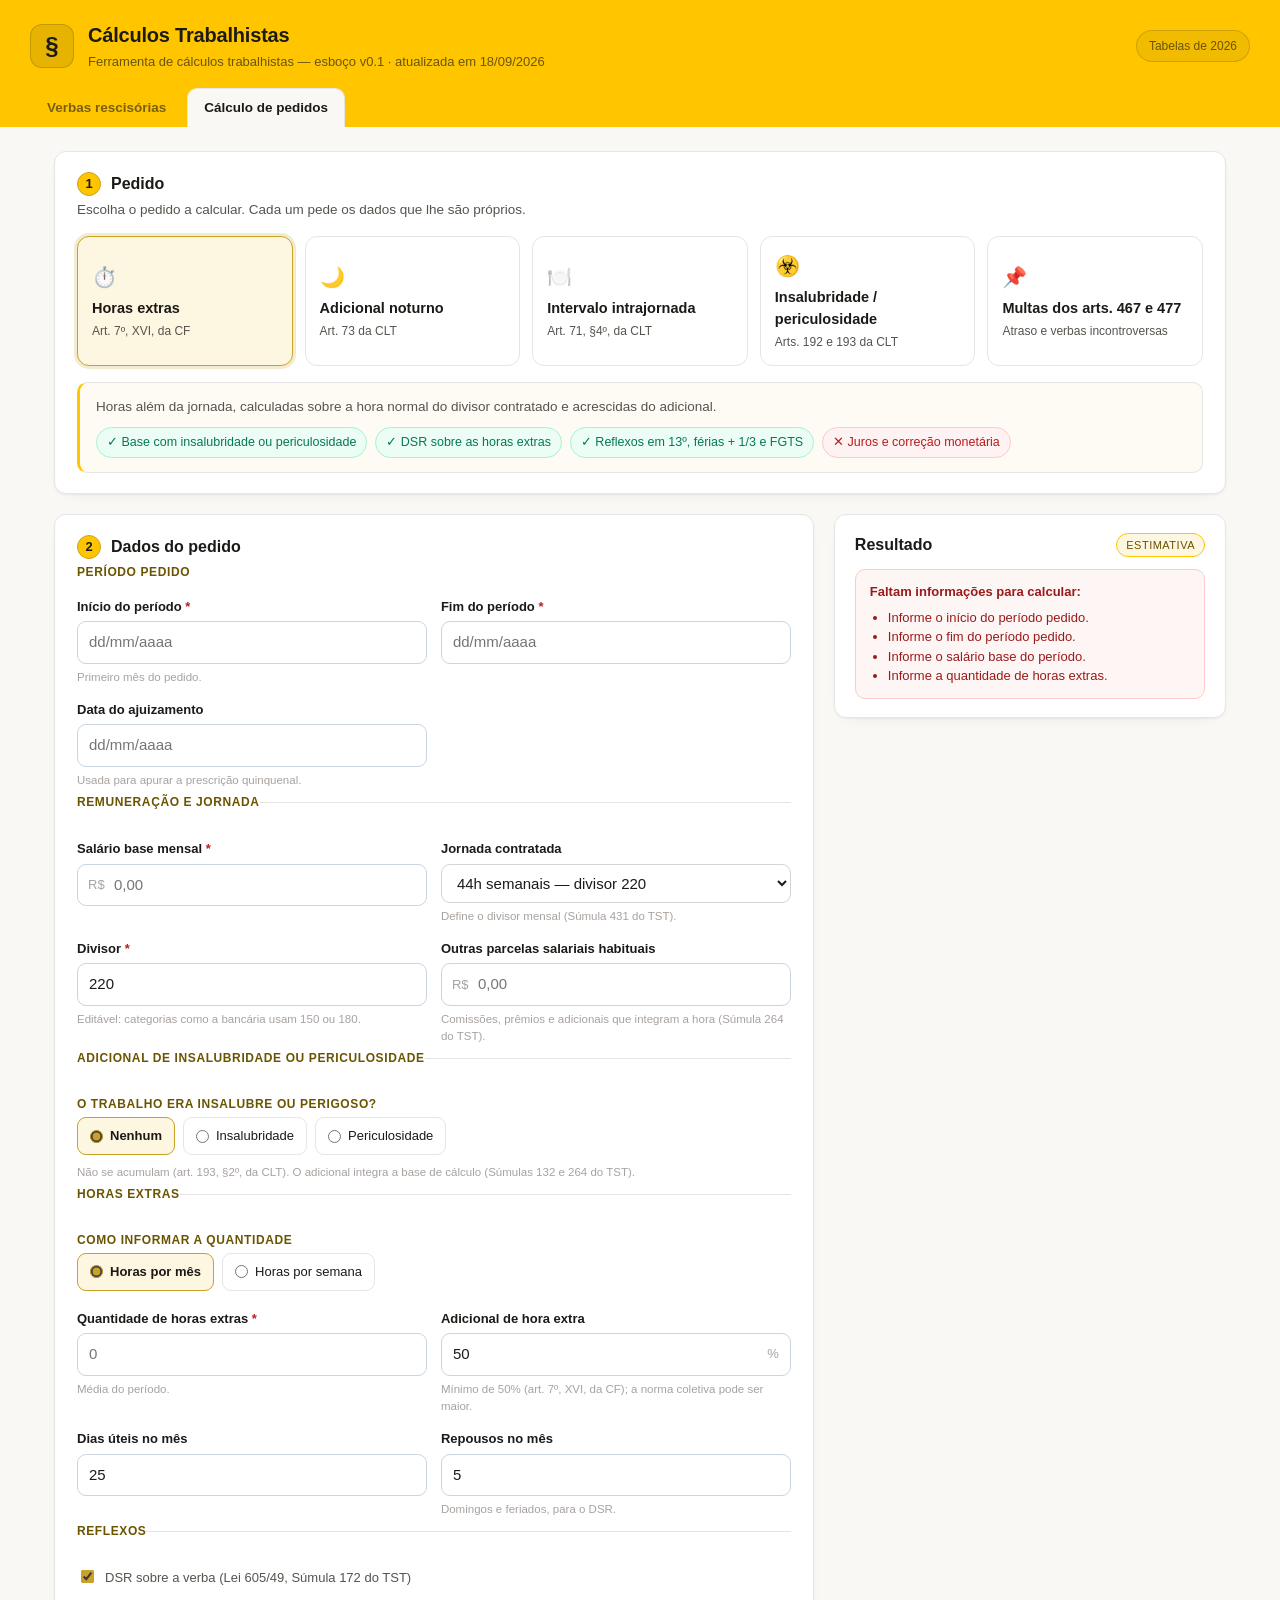
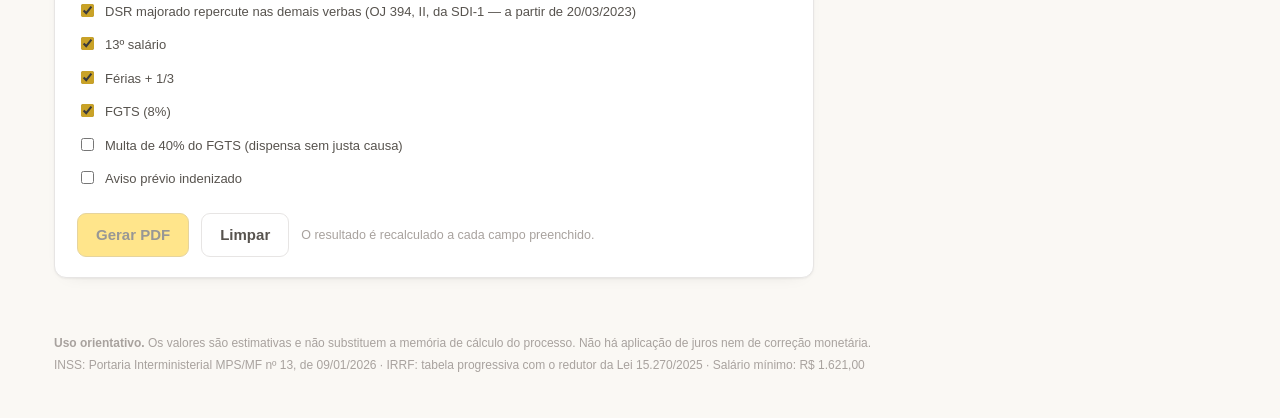
==== commit 65c858f1: "Acrescenta os demais pedidos da reclamatória A aba de pedidos deixa de ter um único cálculo. Cada pe" ====
--- a/pedidos.html
+++ b/pedidos.html
@@ -36,134 +36,7 @@
       <section class="etapa etapa--form">
         <h2><span class="etapa__num">2</span> Dados do pedido</h2>
         <form id="formulario" autocomplete="off">
-          <fieldset class="grupo">
-            <legend>Período pedido</legend>
-            <div class="campos">
-              <label class="campo">
-                <span class="campo__rotulo">Início do período <b>*</b></span>
-                <input type="text" inputmode="numeric" data-campo="data" maxlength="10" placeholder="dd/mm/aaaa" id="dataInicio" />
-                <span class="campo__dica">Primeiro mês em que as horas extras foram prestadas.</span>
-              </label>
-              <label class="campo">
-                <span class="campo__rotulo">Fim do período <b>*</b></span>
-                <input type="text" inputmode="numeric" data-campo="data" maxlength="10" placeholder="dd/mm/aaaa" id="dataFim" />
-              </label>
-              <label class="campo">
-                <span class="campo__rotulo">Data do ajuizamento</span>
-                <input type="text" inputmode="numeric" data-campo="data" maxlength="10" placeholder="dd/mm/aaaa" id="dataAjuizamento" />
-                <span class="campo__dica">Usada para conferir a prescrição quinquenal.</span>
-              </label>
-            </div>
-          </fieldset>
-
-          <fieldset class="grupo">
-            <legend>Remuneração e jornada</legend>
-            <div class="campos">
-              <label class="campo">
-                <span class="campo__rotulo">Salário base mensal <b>*</b></span>
-                <span class="campo__moeda"><i>R$</i><input type="text" inputmode="decimal" data-campo="moeda" data-min="0" id="salarioBase" placeholder="0,00" /></span>
-              </label>
-              <label class="campo">
-                <span class="campo__rotulo">Jornada contratada</span>
-                <select id="jornada"></select>
-                <span class="campo__dica">Define o divisor mensal (Súmula 431 do TST).</span>
-              </label>
-              <label class="campo">
-                <span class="campo__rotulo">Divisor <b>*</b></span>
-                <input type="text" inputmode="numeric" data-campo="inteiro" data-min="1" data-max="999" id="divisor" placeholder="220" value="220" />
-                <span class="campo__dica">Editável: categorias como a bancária usam 150 ou 180.</span>
-              </label>
-              <label class="campo">
-                <span class="campo__rotulo">Outras parcelas salariais habituais</span>
-                <span class="campo__moeda"><i>R$</i><input type="text" inputmode="decimal" data-campo="moeda" data-min="0" id="outrasParcelas" placeholder="0,00" /></span>
-                <span class="campo__dica">Comissões, prêmios, adicional noturno (Súmula 264 do TST).</span>
-              </label>
-            </div>
-          </fieldset>
-
-          <fieldset class="grupo">
-            <legend>Adicional de insalubridade ou periculosidade</legend>
-            <div class="campos">
-              <fieldset class="campo campo--largo opcoes">
-                <legend class="campo__rotulo">O trabalho era insalubre ou perigoso?</legend>
-                <div class="opcoes__lista">
-                  <label class="opcao"><input type="radio" name="risco" value="nenhum" checked /> Nenhum</label>
-                  <label class="opcao"><input type="radio" name="risco" value="insalubridade" /> Insalubridade</label>
-                  <label class="opcao"><input type="radio" name="risco" value="periculosidade" /> Periculosidade</label>
-                </div>
-                <span class="campo__dica">Não se acumulam: o empregado opta por um deles (art. 193, §2º, da CLT). O adicional integra a base das horas extras (Súmulas 132 e 264 do TST).</span>
-              </fieldset>
-            </div>
-            <div class="campos" id="campos-insalubridade" hidden>
-              <label class="campo">
-                <span class="campo__rotulo">Grau</span>
-                <select id="grauInsalubridade"></select>
-              </label>
-              <label class="campo">
-                <span class="campo__rotulo">Base de cálculo</span>
-                <select id="baseInsalubridade">
-                  <option value="salario_minimo">Salário mínimo (art. 192 da CLT)</option>
-                  <option value="salario_base">Salário base</option>
-                  <option value="valor_informado">Valor informado</option>
-                </select>
-                <span class="campo__dica">A Súmula 228 do TST está suspensa; a norma coletiva pode fixar base maior.</span>
-              </label>
-              <label class="campo" id="campo-base-informada" hidden>
-                <span class="campo__rotulo">Base informada</span>
-                <span class="campo__moeda"><i>R$</i><input type="text" inputmode="decimal" data-campo="moeda" data-min="0" id="baseInsalubridadeValor" placeholder="0,00" /></span>
-              </label>
-            </div>
-            <p class="nota-remuneracao" id="nota-risco" hidden></p>
-          </fieldset>
-
-          <fieldset class="grupo">
-            <legend>Horas extras</legend>
-            <div class="campos">
-              <fieldset class="campo campo--largo opcoes">
-                <legend class="campo__rotulo">Como informar a quantidade</legend>
-                <div class="opcoes__lista">
-                  <label class="opcao"><input type="radio" name="modoQuantidade" value="mes" checked /> Horas por mês</label>
-                  <label class="opcao"><input type="radio" name="modoQuantidade" value="semana" /> Horas por semana</label>
-                </div>
-              </fieldset>
-              <label class="campo">
-                <span class="campo__rotulo">Quantidade de horas extras <b>*</b></span>
-                <input type="text" inputmode="decimal" data-campo="decimal" data-min="0" data-max="400" id="quantidadeHoras" placeholder="0" />
-                <span class="campo__dica" id="dica-quantidade">Média do período.</span>
-              </label>
-              <label class="campo">
-                <span class="campo__rotulo">Adicional de hora extra</span>
-                <span class="campo__moeda campo__moeda--sufixo"><input type="text" inputmode="decimal" data-campo="decimal" data-min="0" data-max="300" id="adicionalHoraExtra" placeholder="50" value="50" /><i>%</i></span>
-                <span class="campo__dica">Mínimo de 50% (art. 7º, XVI, da CF); a norma coletiva pode ser maior.</span>
-              </label>
-              <label class="campo">
-                <span class="campo__rotulo">Dias úteis no mês</span>
-                <input type="text" inputmode="numeric" data-campo="inteiro" data-min="1" data-max="31" id="diasUteis" placeholder="25" value="25" />
-              </label>
-              <label class="campo">
-                <span class="campo__rotulo">Repousos no mês</span>
-                <input type="text" inputmode="numeric" data-campo="inteiro" data-min="0" data-max="15" id="diasRepouso" placeholder="5" value="5" />
-                <span class="campo__dica">Domingos e feriados, para o DSR.</span>
-              </label>
-            </div>
-          </fieldset>
-
-          <fieldset class="grupo">
-            <legend>Reflexos</legend>
-            <div class="campos">
-              <label class="campo campo--largo checkbox"><input type="checkbox" id="reflexoDSR" checked /> <span>DSR sobre as horas extras (Lei 605/49, Súmula 172 do TST)</span></label>
-              <label class="campo campo--largo checkbox"><input type="checkbox" id="dsrNosReflexos" checked /> <span>DSR majorado repercute nas demais verbas <b>(OJ 394, II, da SDI-1 — horas extras a partir de 20/03/2023)</b></span></label>
-              <label class="campo campo--largo checkbox"><input type="checkbox" id="reflexo13" checked /> <span>13º salário</span></label>
-              <label class="campo campo--largo checkbox"><input type="checkbox" id="reflexoFerias" checked /> <span>Férias + 1/3</span></label>
-              <label class="campo campo--largo checkbox"><input type="checkbox" id="reflexoFGTS" checked /> <span>FGTS (8%)</span></label>
-              <label class="campo campo--largo checkbox"><input type="checkbox" id="multaFGTS" /> <span>Multa de 40% do FGTS (dispensa sem justa causa)</span></label>
-              <label class="campo campo--largo checkbox"><input type="checkbox" id="reflexoAviso" /> <span>Aviso prévio indenizado</span></label>
-              <label class="campo" id="campo-dias-aviso" hidden>
-                <span class="campo__rotulo">Dias de aviso prévio</span>
-                <input type="text" inputmode="numeric" data-campo="inteiro" data-min="0" data-max="90" id="diasAviso" placeholder="30" value="30" />
-              </label>
-            </div>
-          </fieldset>
+          <div id="grupos-do-pedido" data-dinamico></div>
 
           <div class="acoes">
             <button type="button" class="botao botao--primario" id="gerar-pdf">Gerar PDF</button>
--- a/assets/estilos.css
+++ b/assets/estilos.css
@@ -186,6 +186,8 @@
 }
 .botao--primario { background: var(--destaque); border-color: var(--destaque-escuro); color: var(--tinta); }
 .botao--primario:hover { background: var(--destaque-escuro); }
+.botao:disabled { opacity: .45; cursor: not-allowed; }
+.botao:disabled:hover { background: var(--destaque); }
 
 /* ---------------------------------------------------------------- painel */
 .painel {
@@ -203,6 +205,27 @@
   background: #fdfbf3; border: 1px solid var(--linha); border-left: 3px solid var(--destaque-escuro);
   color: var(--tinta-media); border-radius: 10px; padding: 10px 12px; font-size: 12.5px; margin-top: 12px;
 }
+
+/* Recorte: o cálculo acontece, mas só sobre o período imprescrito. */
+.recorte {
+  background: #fff7ed; border: 1px solid #fdba74; border-left: 4px solid #c2410c;
+  color: #7c2d12; border-radius: 10px; padding: 12px 14px; margin-top: 12px;
+}
+.recorte b { display: block; margin-bottom: 4px; font-size: 13.5px; }
+.recorte p { margin: 0; font-size: 12.5px; }
+
+/* Impedimento: o cálculo não acontece, e a tela precisa dizer isso sem meio-termo. */
+.impedimento {
+  background: #fef2f2; border: 1px solid var(--vermelho); border-left-width: 4px;
+  color: #7f1d1d; border-radius: 10px; padding: 14px 16px; margin-top: 12px;
+}
+.impedimento b { display: block; margin-bottom: 6px; font-size: 14px; }
+.impedimento p { margin: 0; font-size: 13px; }
+.impedimento__saida { margin-top: 8px !important; color: #991b1b; }
+
+.formulario--bloqueado .grupo:not(:first-of-type) { opacity: .5; }
+.campo input:disabled, .campo select:disabled { background: #f5f5f4; color: var(--tinta-fraca); cursor: not-allowed; }
+.opcao:has(input:disabled) { opacity: .6; cursor: not-allowed; }
 
 .aviso-erro {
   background: #fef5f5; border: 1px solid #fecaca; color: #991b1b;
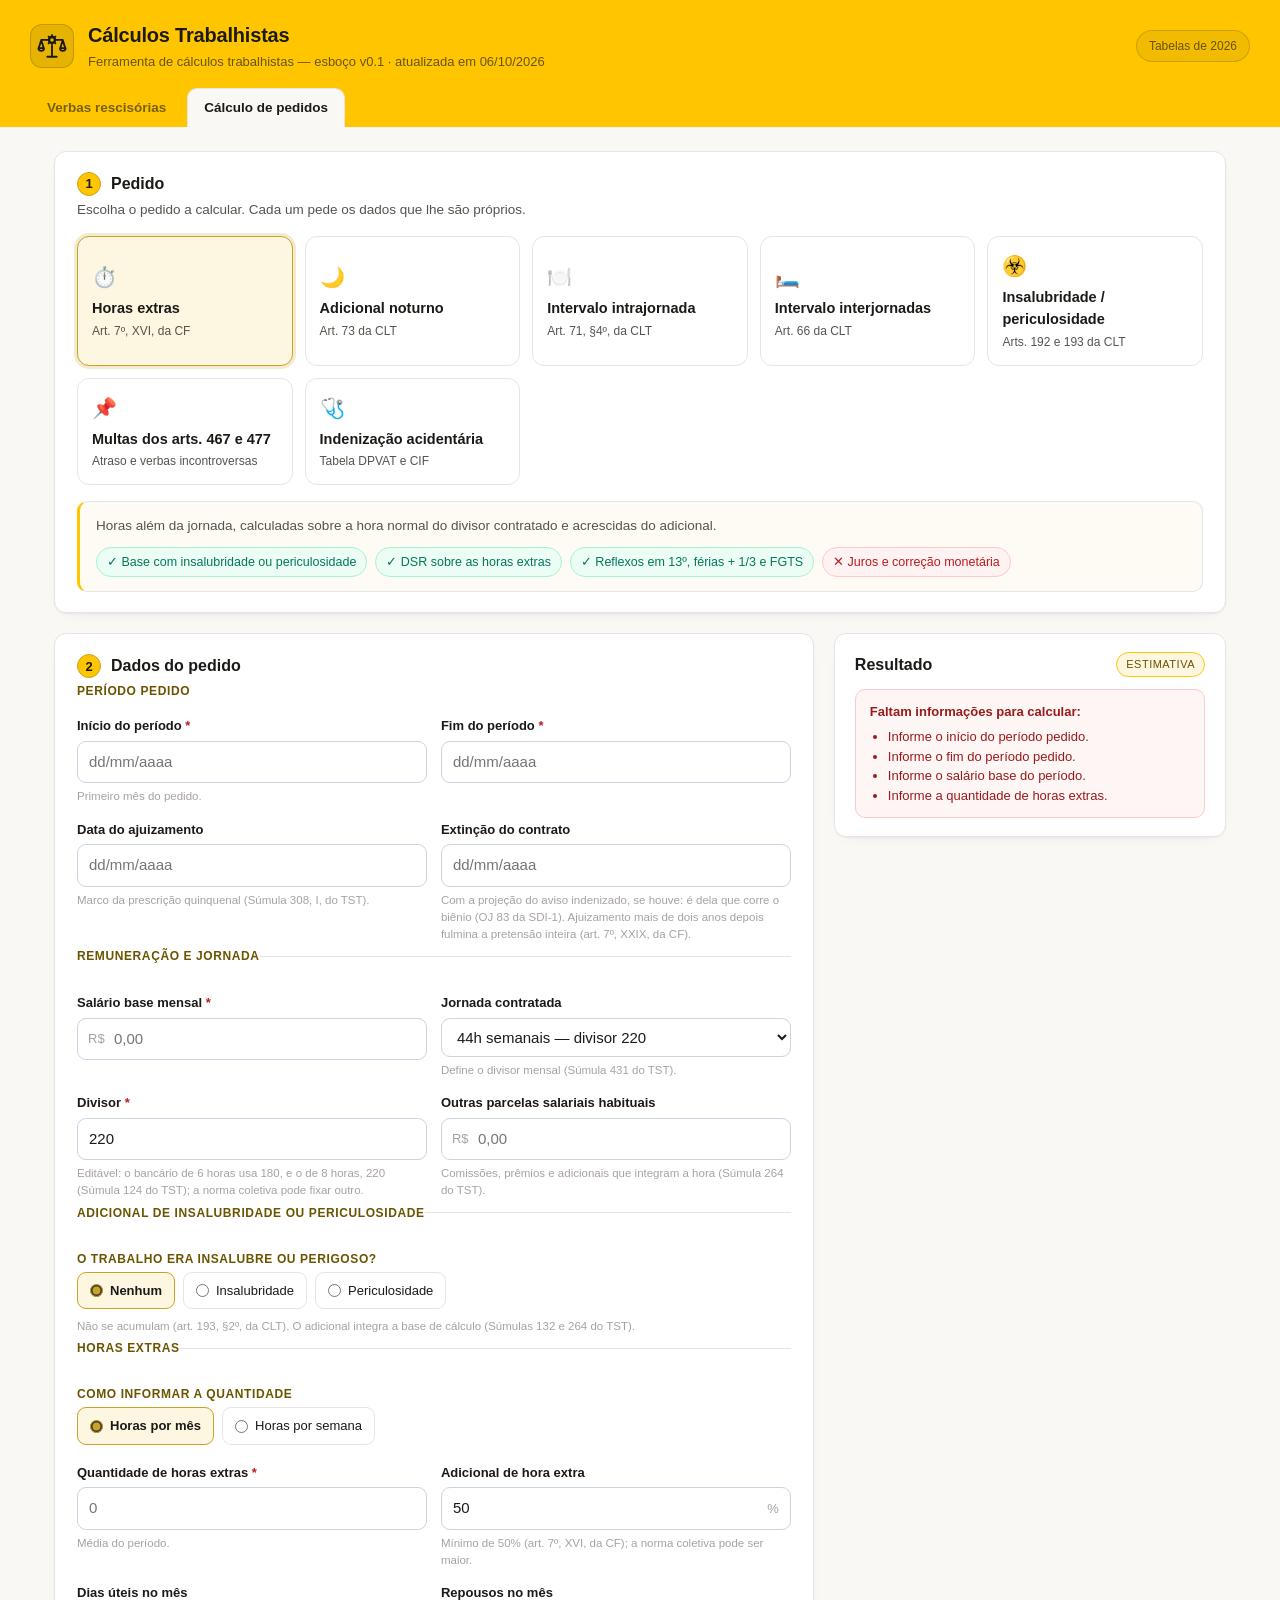
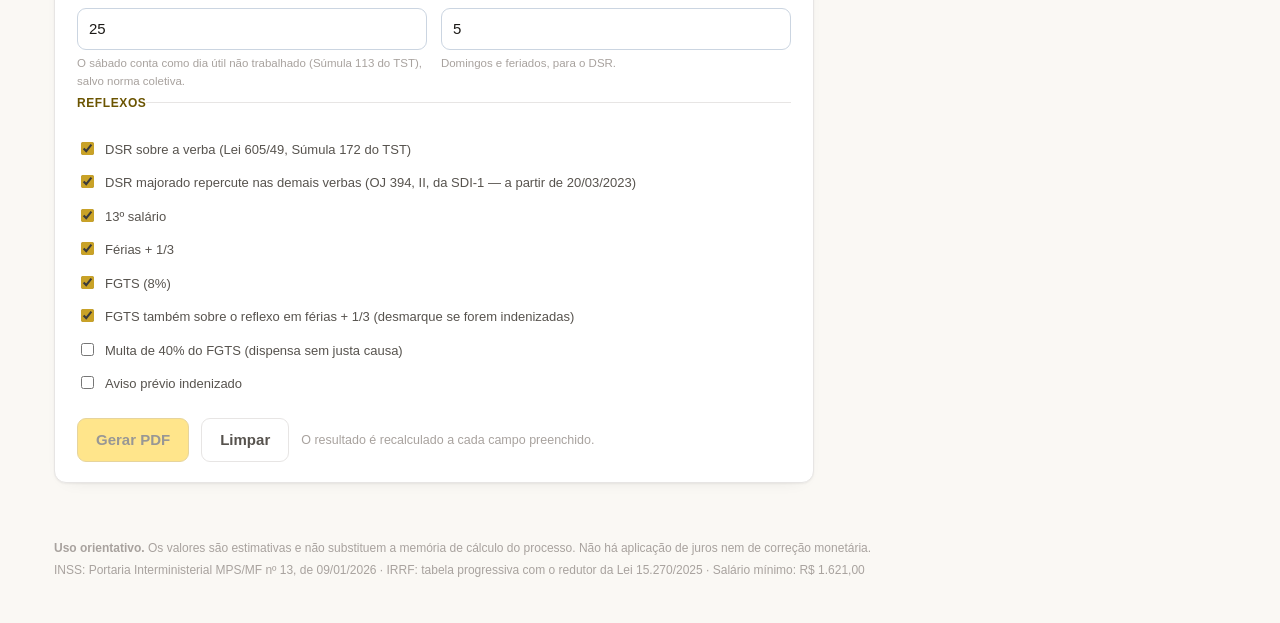
==== commit 2bb0c770: "Troca o § da marca por uma balança com engrenagem A marca do topo deixa o "§" e passa a ser um ícone" ====
--- a/pedidos.html
+++ b/pedidos.html
@@ -4,13 +4,20 @@
 <meta charset="utf-8" />
 <meta name="viewport" content="width=device-width, initial-scale=1" />
 <title>Cálculo de Pedidos</title>
+<link rel="icon" type="image/svg+xml" href="data:image/svg+xml,%3Csvg xmlns='http://www.w3.org/2000/svg' viewBox='0 0 32 32'%3E%3Crect width='32' height='32' rx='7' fill='%23ffc600'/%3E%3Cg transform='translate(3.2 3.2) scale(.8)' color='%231c1a17' fill='none' stroke='currentColor' stroke-width='2' stroke-linecap='round' stroke-linejoin='round'%3E%3Cpath d='M14.99 5.12L15.16 3.56L16.84 3.56L17.01 5.12A4.5 4.5 0 0 1 18.38 5.68L19.61 4.71L20.79 5.89L19.82 7.12A4.5 4.5 0 0 1 20.38 8.49L21.94 8.66L21.94 10.34L20.38 10.51A4.5 4.5 0 0 1 19.82 11.88L20.79 13.11L19.61 14.29L18.38 13.32A4.5 4.5 0 0 1 17.01 13.88L16.84 15.44L15.16 15.44L14.99 13.88A4.5 4.5 0 0 1 13.62 13.32L12.39 14.29L11.21 13.11L12.18 11.88A4.5 4.5 0 0 1 11.62 10.51L10.06 10.34L10.06 8.66L11.62 8.49A4.5 4.5 0 0 1 12.18 7.12L11.21 5.89L12.39 4.71L13.62 5.68A4.5 4.5 0 0 1 14.99 5.12ZM17.9 9.5a1.9 1.9 0 1 0 -3.8 0a1.9 1.9 0 1 0 3.8 0Z' fill='currentColor' stroke='none' fill-rule='evenodd'/%3E%3Cpath d='M4.5 9.5H9.8M22.2 9.5H27.5M16 16V26.5M11 27.5H21M4.5 9.5 1.9 18.2M4.5 9.5 7.1 18.2M27.5 9.5 24.9 18.2M27.5 9.5 30.1 18.2M1.5 18.2H7.5a3 3 0 0 1-6 0ZM24.5 18.2H30.5a3 3 0 0 1-6 0Z'/%3E%3C/g%3E%3C/svg%3E" />
 <link rel="stylesheet" href="assets/estilos.css" />
 </head>
 <body>
   <header class="topo">
     <div class="topo__conteudo">
       <div class="topo__marca">
-        <span class="topo__logo">§</span>
+        <span class="topo__logo" aria-hidden="true">
+          <svg viewBox="0 0 32 32" fill="none" stroke="currentColor" stroke-width="2" stroke-linecap="round" stroke-linejoin="round" focusable="false">
+            <!-- balança da justiça com uma engrenagem no fiel: o direito e o trabalho -->
+            <path d="M14.99 5.12L15.16 3.56L16.84 3.56L17.01 5.12A4.5 4.5 0 0 1 18.38 5.68L19.61 4.71L20.79 5.89L19.82 7.12A4.5 4.5 0 0 1 20.38 8.49L21.94 8.66L21.94 10.34L20.38 10.51A4.5 4.5 0 0 1 19.82 11.88L20.79 13.11L19.61 14.29L18.38 13.32A4.5 4.5 0 0 1 17.01 13.88L16.84 15.44L15.16 15.44L14.99 13.88A4.5 4.5 0 0 1 13.62 13.32L12.39 14.29L11.21 13.11L12.18 11.88A4.5 4.5 0 0 1 11.62 10.51L10.06 10.34L10.06 8.66L11.62 8.49A4.5 4.5 0 0 1 12.18 7.12L11.21 5.89L12.39 4.71L13.62 5.68A4.5 4.5 0 0 1 14.99 5.12ZM17.9 9.5a1.9 1.9 0 1 0 -3.8 0a1.9 1.9 0 1 0 3.8 0Z" fill="currentColor" stroke="none" fill-rule="evenodd"/>
+            <path d="M4.5 9.5H9.8M22.2 9.5H27.5M16 16V26.5M11 27.5H21M4.5 9.5 1.9 18.2M4.5 9.5 7.1 18.2M27.5 9.5 24.9 18.2M27.5 9.5 30.1 18.2M1.5 18.2H7.5a3 3 0 0 1-6 0ZM24.5 18.2H30.5a3 3 0 0 1-6 0Z"/>
+          </svg>
+        </span>
         <div>
           <h1>Cálculos Trabalhistas</h1>
           <p id="versao">Ferramenta de cálculos trabalhistas</p>
--- a/assets/estilos.css
+++ b/assets/estilos.css
@@ -44,10 +44,11 @@
 }
 .topo__marca { display: flex; align-items: center; gap: 14px; }
 .topo__logo {
-  width: 44px; height: 44px; border-radius: 12px;
+  width: 44px; height: 44px; border-radius: 12px; flex: none;
   background: rgba(28,26,23,.1); border: 1px solid rgba(28,26,23,.18);
-  display: grid; place-items: center; font-size: 24px; font-weight: 700;
-}
+  display: grid; place-items: center;
+}
+.topo__logo svg { width: 30px; height: 30px; display: block; }
 .topo h1 { margin: 0; font-size: 20px; letter-spacing: -.2px; }
 .topo p { margin: 2px 0 0; font-size: 13px; color: rgba(28,26,23,.66); }
 .abas {
@@ -223,9 +224,14 @@
 .impedimento p { margin: 0; font-size: 13px; }
 .impedimento__saida { margin-top: 8px !important; color: #991b1b; }
 
-.formulario--bloqueado .grupo:not(:first-of-type) { opacity: .5; }
+/* Tela travada pela prescrição: esmaece o que de fato está bloqueado, e não
+   um grupo pela posição. As datas que afastam o impedimento moram em mais de
+   um grupo (na rescisão, o ajuizamento fica no segundo), e um campo livre com
+   cara de travado faria a pessoa desistir justamente dele. */
+.formulario--bloqueado .grupo:not(:has(input:enabled, select:enabled)) { opacity: .5; }
+.formulario--bloqueado .grupo:has(input:enabled, select:enabled) .campo:has(input:disabled, select:disabled) { opacity: .5; }
 .campo input:disabled, .campo select:disabled { background: #f5f5f4; color: var(--tinta-fraca); cursor: not-allowed; }
-.opcao:has(input:disabled) { opacity: .6; cursor: not-allowed; }
+.opcao:has(input:disabled) { cursor: not-allowed; }
 
 .aviso-erro {
   background: #fef5f5; border: 1px solid #fecaca; color: #991b1b;
@@ -242,9 +248,19 @@
   font-size: 11.5px; font-weight: 700; text-transform: uppercase; letter-spacing: .6px;
   color: var(--tinta-fraca); margin: 16px 0 6px;
 }
+/* Campo reescrito pela tela (o qualificador que acompanha o percentual). */
+.campo--ajustado select, .campo--ajustado input { animation: ajustado 1.6s ease-out; }
+@keyframes ajustado {
+  0%, 35% { border-color: var(--destaque-escuro); box-shadow: 0 0 0 3px rgba(255, 198, 0, .45); }
+  100% { box-shadow: 0 0 0 0 rgba(255, 198, 0, 0); }
+}
+@media (prefers-reduced-motion: reduce) {
+  .campo--ajustado select, .campo--ajustado input { animation: none; }
+}
+
 .linhas { width: 100%; border-collapse: collapse; }
 .linhas td { padding: 6px 0; border-bottom: 1px dashed var(--linha); font-size: 13.5px; vertical-align: top; }
-.linhas td:last-child { text-align: right; white-space: nowrap; font-variant-numeric: tabular-nums; font-weight: 600; }
+.linhas td:last-child { padding-left: 12px; text-align: right; white-space: nowrap; font-variant-numeric: tabular-nums; font-weight: 600; }
 .linhas small { display: block; color: var(--tinta-fraca); font-size: 11.5px; font-weight: 400; }
 .linhas .neg td:last-child { color: var(--vermelho); }
 .linhas tr.total td { border-bottom: none; padding-top: 10px; font-weight: 700; }
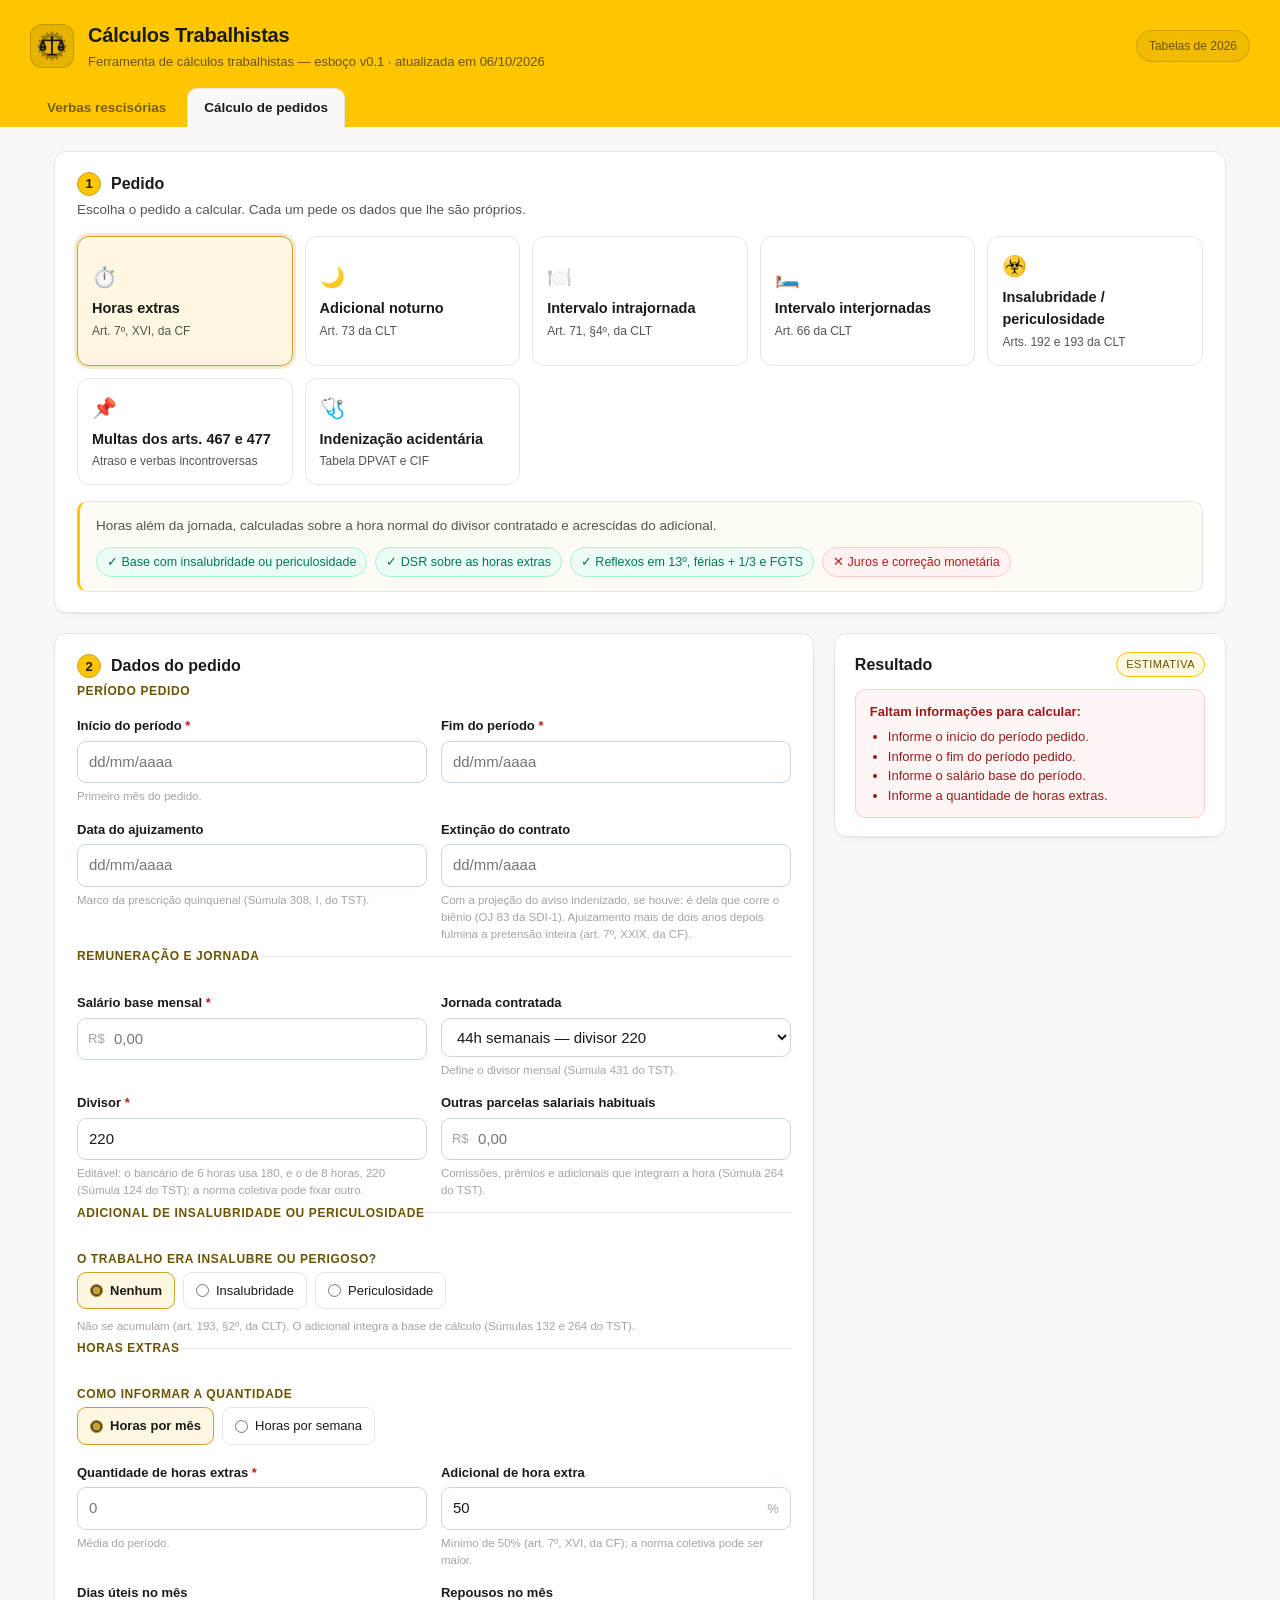
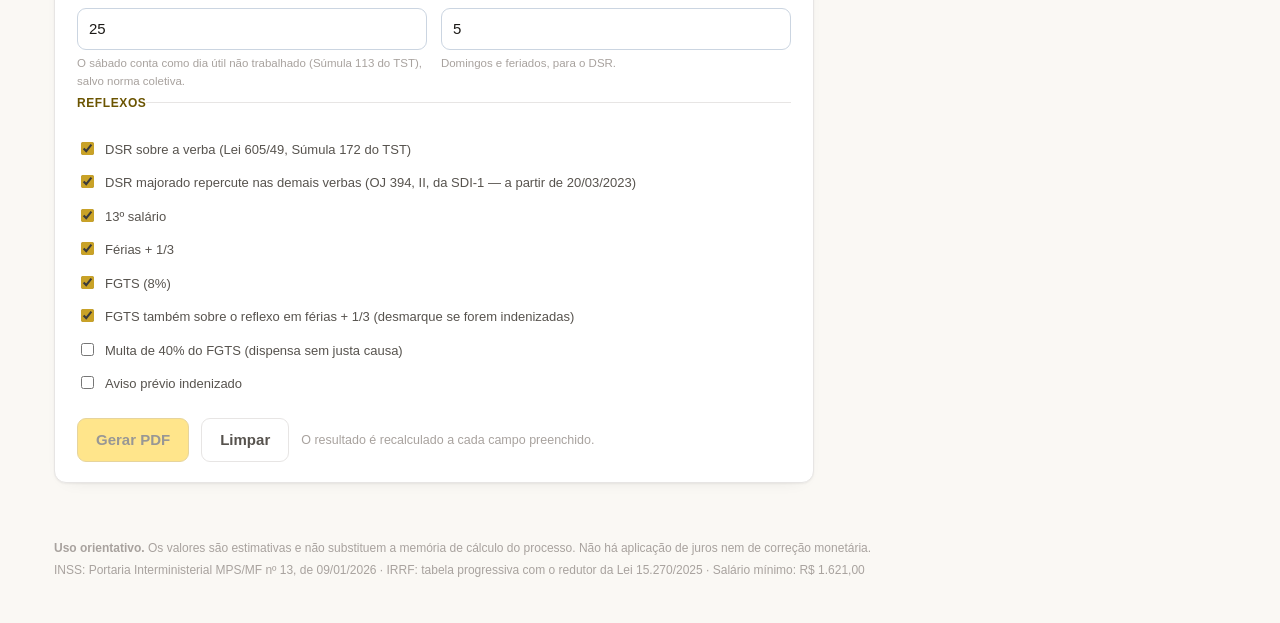
==== commit cf2eb041: "Põe a engrenagem atrás da balança, com 16 dentes A engrenagem deixa de ser o fiel da balança e passa" ====
--- a/pedidos.html
+++ b/pedidos.html
@@ -4,7 +4,7 @@
 <meta charset="utf-8" />
 <meta name="viewport" content="width=device-width, initial-scale=1" />
 <title>Cálculo de Pedidos</title>
-<link rel="icon" type="image/svg+xml" href="data:image/svg+xml,%3Csvg xmlns='http://www.w3.org/2000/svg' viewBox='0 0 32 32'%3E%3Crect width='32' height='32' rx='7' fill='%23ffc600'/%3E%3Cg transform='translate(3.2 3.2) scale(.8)' color='%231c1a17' fill='none' stroke='currentColor' stroke-width='2' stroke-linecap='round' stroke-linejoin='round'%3E%3Cpath d='M14.99 5.12L15.16 3.56L16.84 3.56L17.01 5.12A4.5 4.5 0 0 1 18.38 5.68L19.61 4.71L20.79 5.89L19.82 7.12A4.5 4.5 0 0 1 20.38 8.49L21.94 8.66L21.94 10.34L20.38 10.51A4.5 4.5 0 0 1 19.82 11.88L20.79 13.11L19.61 14.29L18.38 13.32A4.5 4.5 0 0 1 17.01 13.88L16.84 15.44L15.16 15.44L14.99 13.88A4.5 4.5 0 0 1 13.62 13.32L12.39 14.29L11.21 13.11L12.18 11.88A4.5 4.5 0 0 1 11.62 10.51L10.06 10.34L10.06 8.66L11.62 8.49A4.5 4.5 0 0 1 12.18 7.12L11.21 5.89L12.39 4.71L13.62 5.68A4.5 4.5 0 0 1 14.99 5.12ZM17.9 9.5a1.9 1.9 0 1 0 -3.8 0a1.9 1.9 0 1 0 3.8 0Z' fill='currentColor' stroke='none' fill-rule='evenodd'/%3E%3Cpath d='M4.5 9.5H9.8M22.2 9.5H27.5M16 16V26.5M11 27.5H21M4.5 9.5 1.9 18.2M4.5 9.5 7.1 18.2M27.5 9.5 24.9 18.2M27.5 9.5 30.1 18.2M1.5 18.2H7.5a3 3 0 0 1-6 0ZM24.5 18.2H30.5a3 3 0 0 1-6 0Z'/%3E%3C/g%3E%3C/svg%3E" />
+<link rel="icon" type="image/svg+xml" href="data:image/svg+xml,%3Csvg xmlns='http://www.w3.org/2000/svg' viewBox='0 0 32 32'%3E%3Crect width='32' height='32' rx='7' fill='%23ffc600'/%3E%3Cg transform='translate(2.4 2.4) scale(.85)' color='%231c1a17' fill='none' stroke='currentColor' stroke-width='2' stroke-linecap='round' stroke-linejoin='round'%3E%3Cpath d='M14.45 2.89L14.79 0.65L17.21 0.65L17.55 2.89A13.2 13.2 0 0 1 19.58 3.3L20.76 1.35L22.99 2.28L22.45 4.48A13.2 13.2 0 0 1 24.17 5.63L26 4.29L27.71 6L26.37 7.83A13.2 13.2 0 0 1 27.52 9.55L29.72 9.01L30.65 11.24L28.7 12.42A13.2 13.2 0 0 1 29.11 14.45L31.35 14.79L31.35 17.21L29.11 17.55A13.2 13.2 0 0 1 28.7 19.58L30.65 20.76L29.72 22.99L27.52 22.45A13.2 13.2 0 0 1 26.37 24.17L27.71 26L26 27.71L24.17 26.37A13.2 13.2 0 0 1 22.45 27.52L22.99 29.72L20.76 30.65L19.58 28.7A13.2 13.2 0 0 1 17.55 29.11L17.21 31.35L14.79 31.35L14.45 29.11A13.2 13.2 0 0 1 12.42 28.7L11.24 30.65L9.01 29.72L9.55 27.52A13.2 13.2 0 0 1 7.83 26.37L6 27.71L4.29 26L5.63 24.17A13.2 13.2 0 0 1 4.48 22.45L2.28 22.99L1.35 20.76L3.3 19.58A13.2 13.2 0 0 1 2.89 17.55L0.65 17.21L0.65 14.79L2.89 14.45A13.2 13.2 0 0 1 3.3 12.42L1.35 11.24L2.28 9.01L4.48 9.55A13.2 13.2 0 0 1 5.63 7.83L4.29 6L6 4.29L7.83 5.63A13.2 13.2 0 0 1 9.55 4.48L9.01 2.28L11.24 1.35L12.42 3.3A13.2 13.2 0 0 1 14.45 2.89ZM25.6 16a9.6 9.6 0 1 0 -19.2 0a9.6 9.6 0 1 0 19.2 0Z' fill='currentColor' fill-opacity='0.35' stroke='none' fill-rule='evenodd'/%3E%3Cpath d='M16 7.6V24M11.6 25.2H20.4M6.2 10H25.8M6.2 10 3.7 17.2M6.2 10 8.7 17.2M25.8 10 23.3 17.2M25.8 10 28.3 17.2M3.3 17.2H9.1a2.9 2.9 0 0 1-5.8 0ZM22.9 17.2H28.7a2.9 2.9 0 0 1-5.8 0Z'/%3E%3Ccircle cx='16' cy='7.2' r='1.6' fill='currentColor' stroke='none'/%3E%3C/g%3E%3C/svg%3E" />
 <link rel="stylesheet" href="assets/estilos.css" />
 </head>
 <body>
@@ -13,9 +13,10 @@
       <div class="topo__marca">
         <span class="topo__logo" aria-hidden="true">
           <svg viewBox="0 0 32 32" fill="none" stroke="currentColor" stroke-width="2" stroke-linecap="round" stroke-linejoin="round" focusable="false">
-            <!-- balança da justiça com uma engrenagem no fiel: o direito e o trabalho -->
-            <path d="M14.99 5.12L15.16 3.56L16.84 3.56L17.01 5.12A4.5 4.5 0 0 1 18.38 5.68L19.61 4.71L20.79 5.89L19.82 7.12A4.5 4.5 0 0 1 20.38 8.49L21.94 8.66L21.94 10.34L20.38 10.51A4.5 4.5 0 0 1 19.82 11.88L20.79 13.11L19.61 14.29L18.38 13.32A4.5 4.5 0 0 1 17.01 13.88L16.84 15.44L15.16 15.44L14.99 13.88A4.5 4.5 0 0 1 13.62 13.32L12.39 14.29L11.21 13.11L12.18 11.88A4.5 4.5 0 0 1 11.62 10.51L10.06 10.34L10.06 8.66L11.62 8.49A4.5 4.5 0 0 1 12.18 7.12L11.21 5.89L12.39 4.71L13.62 5.68A4.5 4.5 0 0 1 14.99 5.12ZM17.9 9.5a1.9 1.9 0 1 0 -3.8 0a1.9 1.9 0 1 0 3.8 0Z" fill="currentColor" stroke="none" fill-rule="evenodd"/>
-            <path d="M4.5 9.5H9.8M22.2 9.5H27.5M16 16V26.5M11 27.5H21M4.5 9.5 1.9 18.2M4.5 9.5 7.1 18.2M27.5 9.5 24.9 18.2M27.5 9.5 30.1 18.2M1.5 18.2H7.5a3 3 0 0 1-6 0ZM24.5 18.2H30.5a3 3 0 0 1-6 0Z"/>
+            <!-- balança da justiça diante de uma engrenagem: o direito e o trabalho -->
+            <path d="M14.45 2.89L14.79 0.65L17.21 0.65L17.55 2.89A13.2 13.2 0 0 1 19.58 3.3L20.76 1.35L22.99 2.28L22.45 4.48A13.2 13.2 0 0 1 24.17 5.63L26 4.29L27.71 6L26.37 7.83A13.2 13.2 0 0 1 27.52 9.55L29.72 9.01L30.65 11.24L28.7 12.42A13.2 13.2 0 0 1 29.11 14.45L31.35 14.79L31.35 17.21L29.11 17.55A13.2 13.2 0 0 1 28.7 19.58L30.65 20.76L29.72 22.99L27.52 22.45A13.2 13.2 0 0 1 26.37 24.17L27.71 26L26 27.71L24.17 26.37A13.2 13.2 0 0 1 22.45 27.52L22.99 29.72L20.76 30.65L19.58 28.7A13.2 13.2 0 0 1 17.55 29.11L17.21 31.35L14.79 31.35L14.45 29.11A13.2 13.2 0 0 1 12.42 28.7L11.24 30.65L9.01 29.72L9.55 27.52A13.2 13.2 0 0 1 7.83 26.37L6 27.71L4.29 26L5.63 24.17A13.2 13.2 0 0 1 4.48 22.45L2.28 22.99L1.35 20.76L3.3 19.58A13.2 13.2 0 0 1 2.89 17.55L0.65 17.21L0.65 14.79L2.89 14.45A13.2 13.2 0 0 1 3.3 12.42L1.35 11.24L2.28 9.01L4.48 9.55A13.2 13.2 0 0 1 5.63 7.83L4.29 6L6 4.29L7.83 5.63A13.2 13.2 0 0 1 9.55 4.48L9.01 2.28L11.24 1.35L12.42 3.3A13.2 13.2 0 0 1 14.45 2.89ZM25.6 16a9.6 9.6 0 1 0 -19.2 0a9.6 9.6 0 1 0 19.2 0Z" fill="currentColor" fill-opacity="0.35" stroke="none" fill-rule="evenodd"/>
+            <path d="M16 7.6V24M11.6 25.2H20.4M6.2 10H25.8M6.2 10 3.7 17.2M6.2 10 8.7 17.2M25.8 10 23.3 17.2M25.8 10 28.3 17.2M3.3 17.2H9.1a2.9 2.9 0 0 1-5.8 0ZM22.9 17.2H28.7a2.9 2.9 0 0 1-5.8 0Z"/>
+            <circle cx="16" cy="7.2" r="1.6" fill="currentColor" stroke="none"/>
           </svg>
         </span>
         <div>
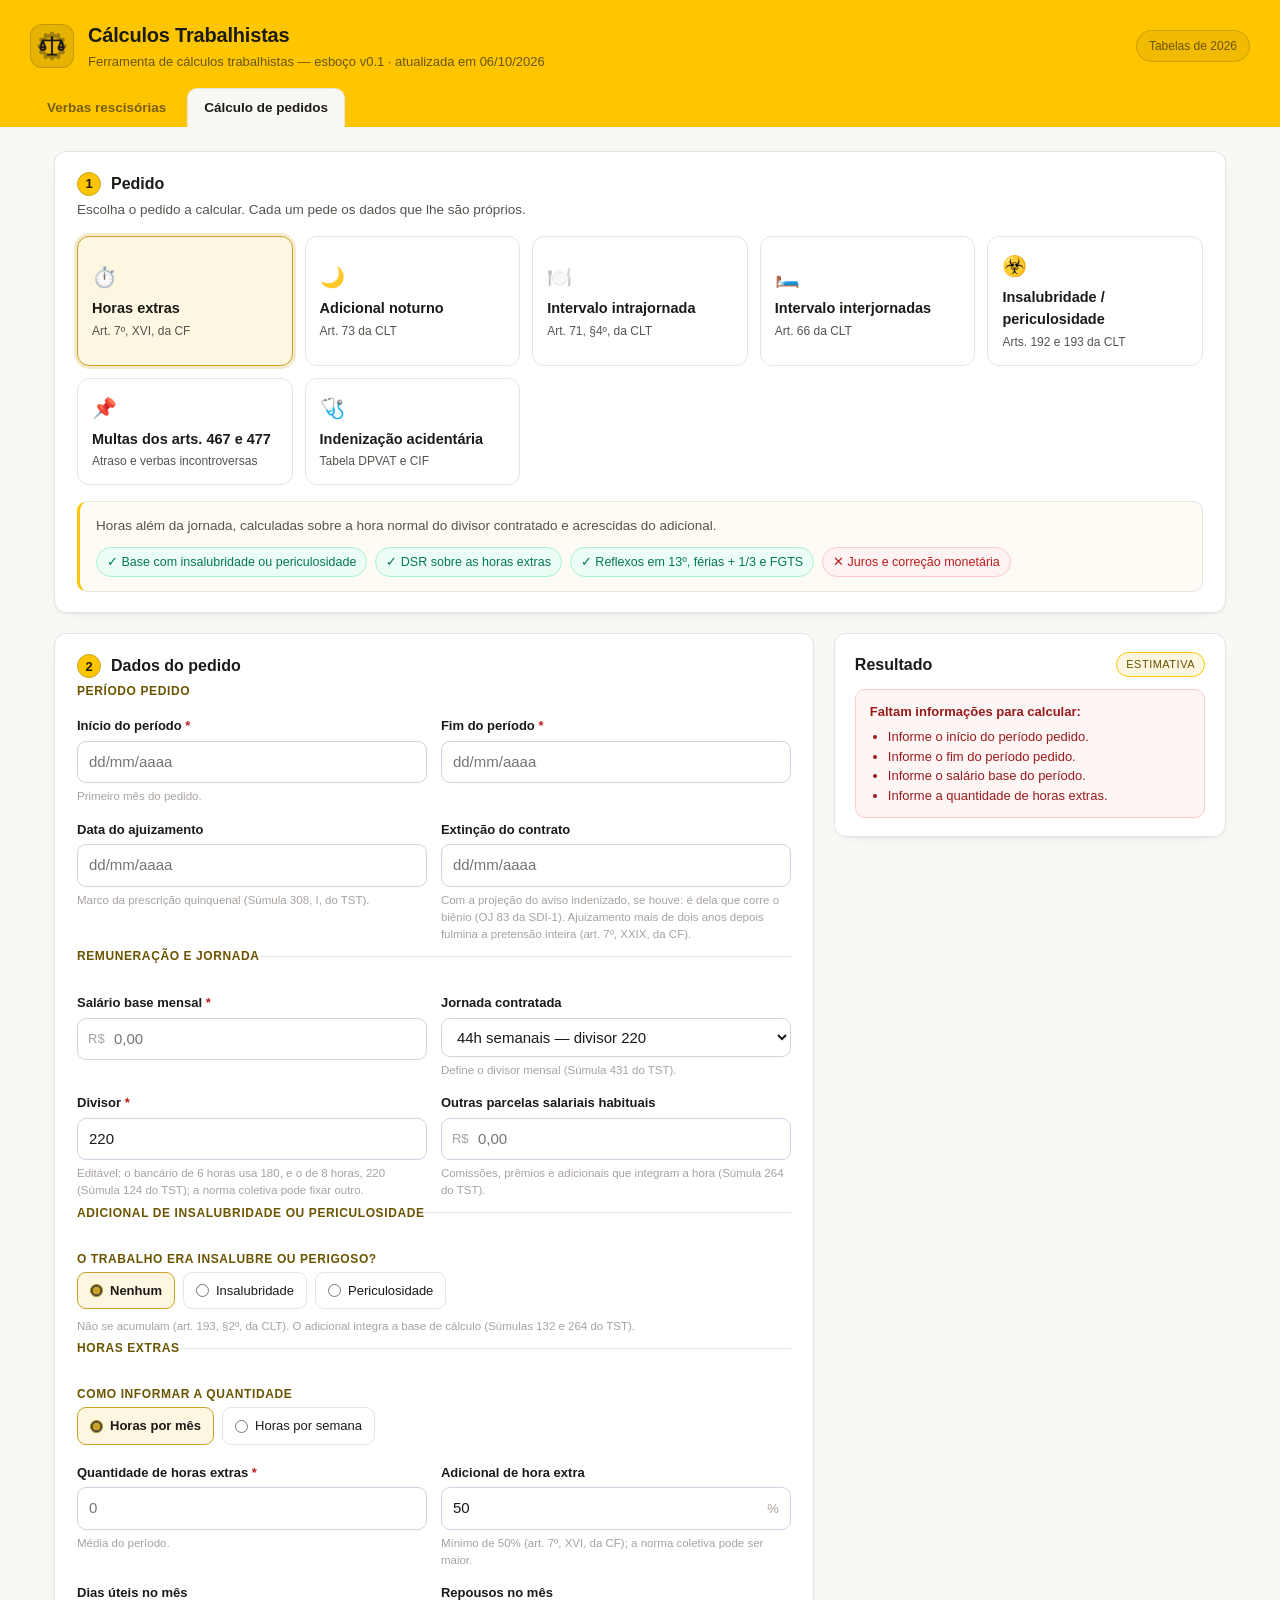
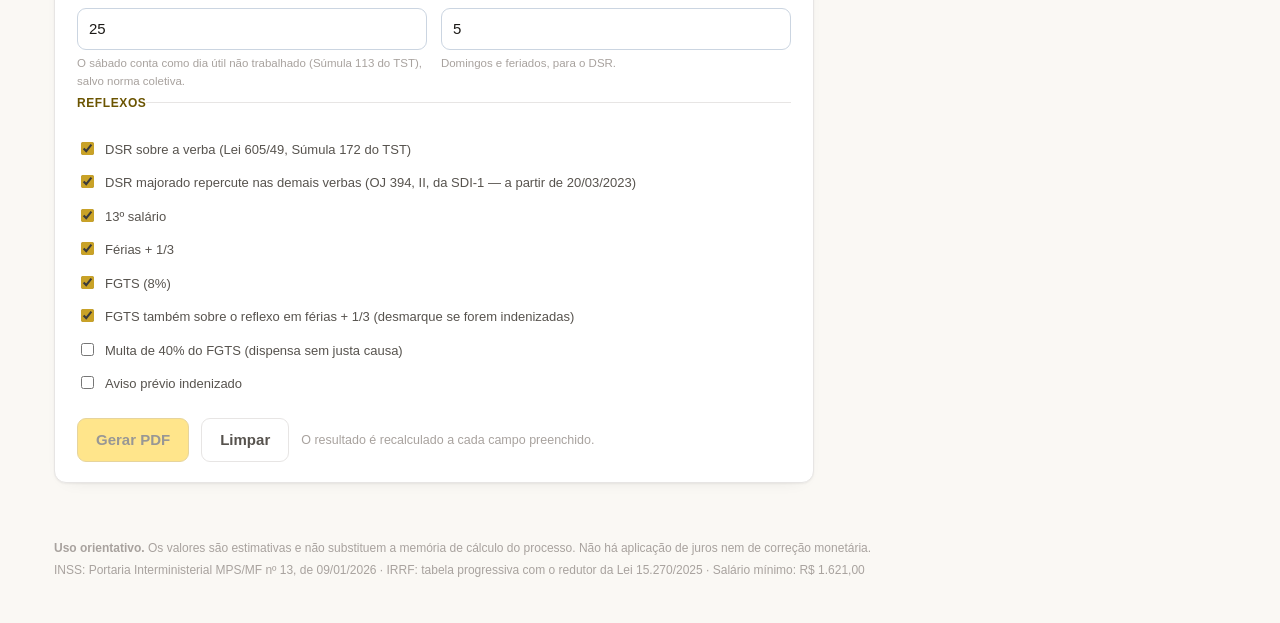
==== commit 67c6d548: "Usa a engrenagem de 12 dentes atrás da balança Entre as versões de 12, 16 e 20 dentes, a de 12 ficou" ====
--- a/pedidos.html
+++ b/pedidos.html
@@ -4,7 +4,7 @@
 <meta charset="utf-8" />
 <meta name="viewport" content="width=device-width, initial-scale=1" />
 <title>Cálculo de Pedidos</title>
-<link rel="icon" type="image/svg+xml" href="data:image/svg+xml,%3Csvg xmlns='http://www.w3.org/2000/svg' viewBox='0 0 32 32'%3E%3Crect width='32' height='32' rx='7' fill='%23ffc600'/%3E%3Cg transform='translate(2.4 2.4) scale(.85)' color='%231c1a17' fill='none' stroke='currentColor' stroke-width='2' stroke-linecap='round' stroke-linejoin='round'%3E%3Cpath d='M14.45 2.89L14.79 0.65L17.21 0.65L17.55 2.89A13.2 13.2 0 0 1 19.58 3.3L20.76 1.35L22.99 2.28L22.45 4.48A13.2 13.2 0 0 1 24.17 5.63L26 4.29L27.71 6L26.37 7.83A13.2 13.2 0 0 1 27.52 9.55L29.72 9.01L30.65 11.24L28.7 12.42A13.2 13.2 0 0 1 29.11 14.45L31.35 14.79L31.35 17.21L29.11 17.55A13.2 13.2 0 0 1 28.7 19.58L30.65 20.76L29.72 22.99L27.52 22.45A13.2 13.2 0 0 1 26.37 24.17L27.71 26L26 27.71L24.17 26.37A13.2 13.2 0 0 1 22.45 27.52L22.99 29.72L20.76 30.65L19.58 28.7A13.2 13.2 0 0 1 17.55 29.11L17.21 31.35L14.79 31.35L14.45 29.11A13.2 13.2 0 0 1 12.42 28.7L11.24 30.65L9.01 29.72L9.55 27.52A13.2 13.2 0 0 1 7.83 26.37L6 27.71L4.29 26L5.63 24.17A13.2 13.2 0 0 1 4.48 22.45L2.28 22.99L1.35 20.76L3.3 19.58A13.2 13.2 0 0 1 2.89 17.55L0.65 17.21L0.65 14.79L2.89 14.45A13.2 13.2 0 0 1 3.3 12.42L1.35 11.24L2.28 9.01L4.48 9.55A13.2 13.2 0 0 1 5.63 7.83L4.29 6L6 4.29L7.83 5.63A13.2 13.2 0 0 1 9.55 4.48L9.01 2.28L11.24 1.35L12.42 3.3A13.2 13.2 0 0 1 14.45 2.89ZM25.6 16a9.6 9.6 0 1 0 -19.2 0a9.6 9.6 0 1 0 19.2 0Z' fill='currentColor' fill-opacity='0.35' stroke='none' fill-rule='evenodd'/%3E%3Cpath d='M16 7.6V24M11.6 25.2H20.4M6.2 10H25.8M6.2 10 3.7 17.2M6.2 10 8.7 17.2M25.8 10 23.3 17.2M25.8 10 28.3 17.2M3.3 17.2H9.1a2.9 2.9 0 0 1-5.8 0ZM22.9 17.2H28.7a2.9 2.9 0 0 1-5.8 0Z'/%3E%3Ccircle cx='16' cy='7.2' r='1.6' fill='currentColor' stroke='none'/%3E%3C/g%3E%3C/svg%3E" />
+<link rel="icon" type="image/svg+xml" href="data:image/svg+xml,%3Csvg xmlns='http://www.w3.org/2000/svg' viewBox='0 0 32 32'%3E%3Crect width='32' height='32' rx='7' fill='%23ffc600'/%3E%3Cg transform='translate(2.4 2.4) scale(.85)' color='%231c1a17' fill='none' stroke='currentColor' stroke-width='2' stroke-linecap='round' stroke-linejoin='round'%3E%3Cpath d='M13.94 2.96L14.39 0.68L17.61 0.68L18.06 2.96A13.2 13.2 0 0 1 20.73 3.68L22.26 1.93L25.05 3.54L24.31 5.74A13.2 13.2 0 0 1 26.26 7.69L28.46 6.95L30.07 9.74L28.32 11.27A13.2 13.2 0 0 1 29.04 13.94L31.32 14.39L31.32 17.61L29.04 18.06A13.2 13.2 0 0 1 28.32 20.73L30.07 22.26L28.46 25.05L26.26 24.31A13.2 13.2 0 0 1 24.31 26.26L25.05 28.46L22.26 30.07L20.73 28.32A13.2 13.2 0 0 1 18.06 29.04L17.61 31.32L14.39 31.32L13.94 29.04A13.2 13.2 0 0 1 11.27 28.32L9.74 30.07L6.95 28.46L7.69 26.26A13.2 13.2 0 0 1 5.74 24.31L3.54 25.05L1.93 22.26L3.68 20.73A13.2 13.2 0 0 1 2.96 18.06L0.68 17.61L0.68 14.39L2.96 13.94A13.2 13.2 0 0 1 3.68 11.27L1.93 9.74L3.54 6.95L5.74 7.69A13.2 13.2 0 0 1 7.69 5.74L6.95 3.54L9.74 1.93L11.27 3.68A13.2 13.2 0 0 1 13.94 2.96ZM25.6 16a9.6 9.6 0 1 0 -19.2 0a9.6 9.6 0 1 0 19.2 0Z' fill='currentColor' fill-opacity='0.35' stroke='none' fill-rule='evenodd'/%3E%3Cpath d='M16 7.6V24M11.6 25.2H20.4M6.2 10H25.8M6.2 10 3.7 17.2M6.2 10 8.7 17.2M25.8 10 23.3 17.2M25.8 10 28.3 17.2M3.3 17.2H9.1a2.9 2.9 0 0 1-5.8 0ZM22.9 17.2H28.7a2.9 2.9 0 0 1-5.8 0Z'/%3E%3Ccircle cx='16' cy='7.2' r='1.6' fill='currentColor' stroke='none'/%3E%3C/g%3E%3C/svg%3E" />
 <link rel="stylesheet" href="assets/estilos.css" />
 </head>
 <body>
@@ -14,7 +14,7 @@
         <span class="topo__logo" aria-hidden="true">
           <svg viewBox="0 0 32 32" fill="none" stroke="currentColor" stroke-width="2" stroke-linecap="round" stroke-linejoin="round" focusable="false">
             <!-- balança da justiça diante de uma engrenagem: o direito e o trabalho -->
-            <path d="M14.45 2.89L14.79 0.65L17.21 0.65L17.55 2.89A13.2 13.2 0 0 1 19.58 3.3L20.76 1.35L22.99 2.28L22.45 4.48A13.2 13.2 0 0 1 24.17 5.63L26 4.29L27.71 6L26.37 7.83A13.2 13.2 0 0 1 27.52 9.55L29.72 9.01L30.65 11.24L28.7 12.42A13.2 13.2 0 0 1 29.11 14.45L31.35 14.79L31.35 17.21L29.11 17.55A13.2 13.2 0 0 1 28.7 19.58L30.65 20.76L29.72 22.99L27.52 22.45A13.2 13.2 0 0 1 26.37 24.17L27.71 26L26 27.71L24.17 26.37A13.2 13.2 0 0 1 22.45 27.52L22.99 29.72L20.76 30.65L19.58 28.7A13.2 13.2 0 0 1 17.55 29.11L17.21 31.35L14.79 31.35L14.45 29.11A13.2 13.2 0 0 1 12.42 28.7L11.24 30.65L9.01 29.72L9.55 27.52A13.2 13.2 0 0 1 7.83 26.37L6 27.71L4.29 26L5.63 24.17A13.2 13.2 0 0 1 4.48 22.45L2.28 22.99L1.35 20.76L3.3 19.58A13.2 13.2 0 0 1 2.89 17.55L0.65 17.21L0.65 14.79L2.89 14.45A13.2 13.2 0 0 1 3.3 12.42L1.35 11.24L2.28 9.01L4.48 9.55A13.2 13.2 0 0 1 5.63 7.83L4.29 6L6 4.29L7.83 5.63A13.2 13.2 0 0 1 9.55 4.48L9.01 2.28L11.24 1.35L12.42 3.3A13.2 13.2 0 0 1 14.45 2.89ZM25.6 16a9.6 9.6 0 1 0 -19.2 0a9.6 9.6 0 1 0 19.2 0Z" fill="currentColor" fill-opacity="0.35" stroke="none" fill-rule="evenodd"/>
+            <path d="M13.94 2.96L14.39 0.68L17.61 0.68L18.06 2.96A13.2 13.2 0 0 1 20.73 3.68L22.26 1.93L25.05 3.54L24.31 5.74A13.2 13.2 0 0 1 26.26 7.69L28.46 6.95L30.07 9.74L28.32 11.27A13.2 13.2 0 0 1 29.04 13.94L31.32 14.39L31.32 17.61L29.04 18.06A13.2 13.2 0 0 1 28.32 20.73L30.07 22.26L28.46 25.05L26.26 24.31A13.2 13.2 0 0 1 24.31 26.26L25.05 28.46L22.26 30.07L20.73 28.32A13.2 13.2 0 0 1 18.06 29.04L17.61 31.32L14.39 31.32L13.94 29.04A13.2 13.2 0 0 1 11.27 28.32L9.74 30.07L6.95 28.46L7.69 26.26A13.2 13.2 0 0 1 5.74 24.31L3.54 25.05L1.93 22.26L3.68 20.73A13.2 13.2 0 0 1 2.96 18.06L0.68 17.61L0.68 14.39L2.96 13.94A13.2 13.2 0 0 1 3.68 11.27L1.93 9.74L3.54 6.95L5.74 7.69A13.2 13.2 0 0 1 7.69 5.74L6.95 3.54L9.74 1.93L11.27 3.68A13.2 13.2 0 0 1 13.94 2.96ZM25.6 16a9.6 9.6 0 1 0 -19.2 0a9.6 9.6 0 1 0 19.2 0Z" fill="currentColor" fill-opacity="0.35" stroke="none" fill-rule="evenodd"/>
             <path d="M16 7.6V24M11.6 25.2H20.4M6.2 10H25.8M6.2 10 3.7 17.2M6.2 10 8.7 17.2M25.8 10 23.3 17.2M25.8 10 28.3 17.2M3.3 17.2H9.1a2.9 2.9 0 0 1-5.8 0ZM22.9 17.2H28.7a2.9 2.9 0 0 1-5.8 0Z"/>
             <circle cx="16" cy="7.2" r="1.6" fill="currentColor" stroke="none"/>
           </svg>
